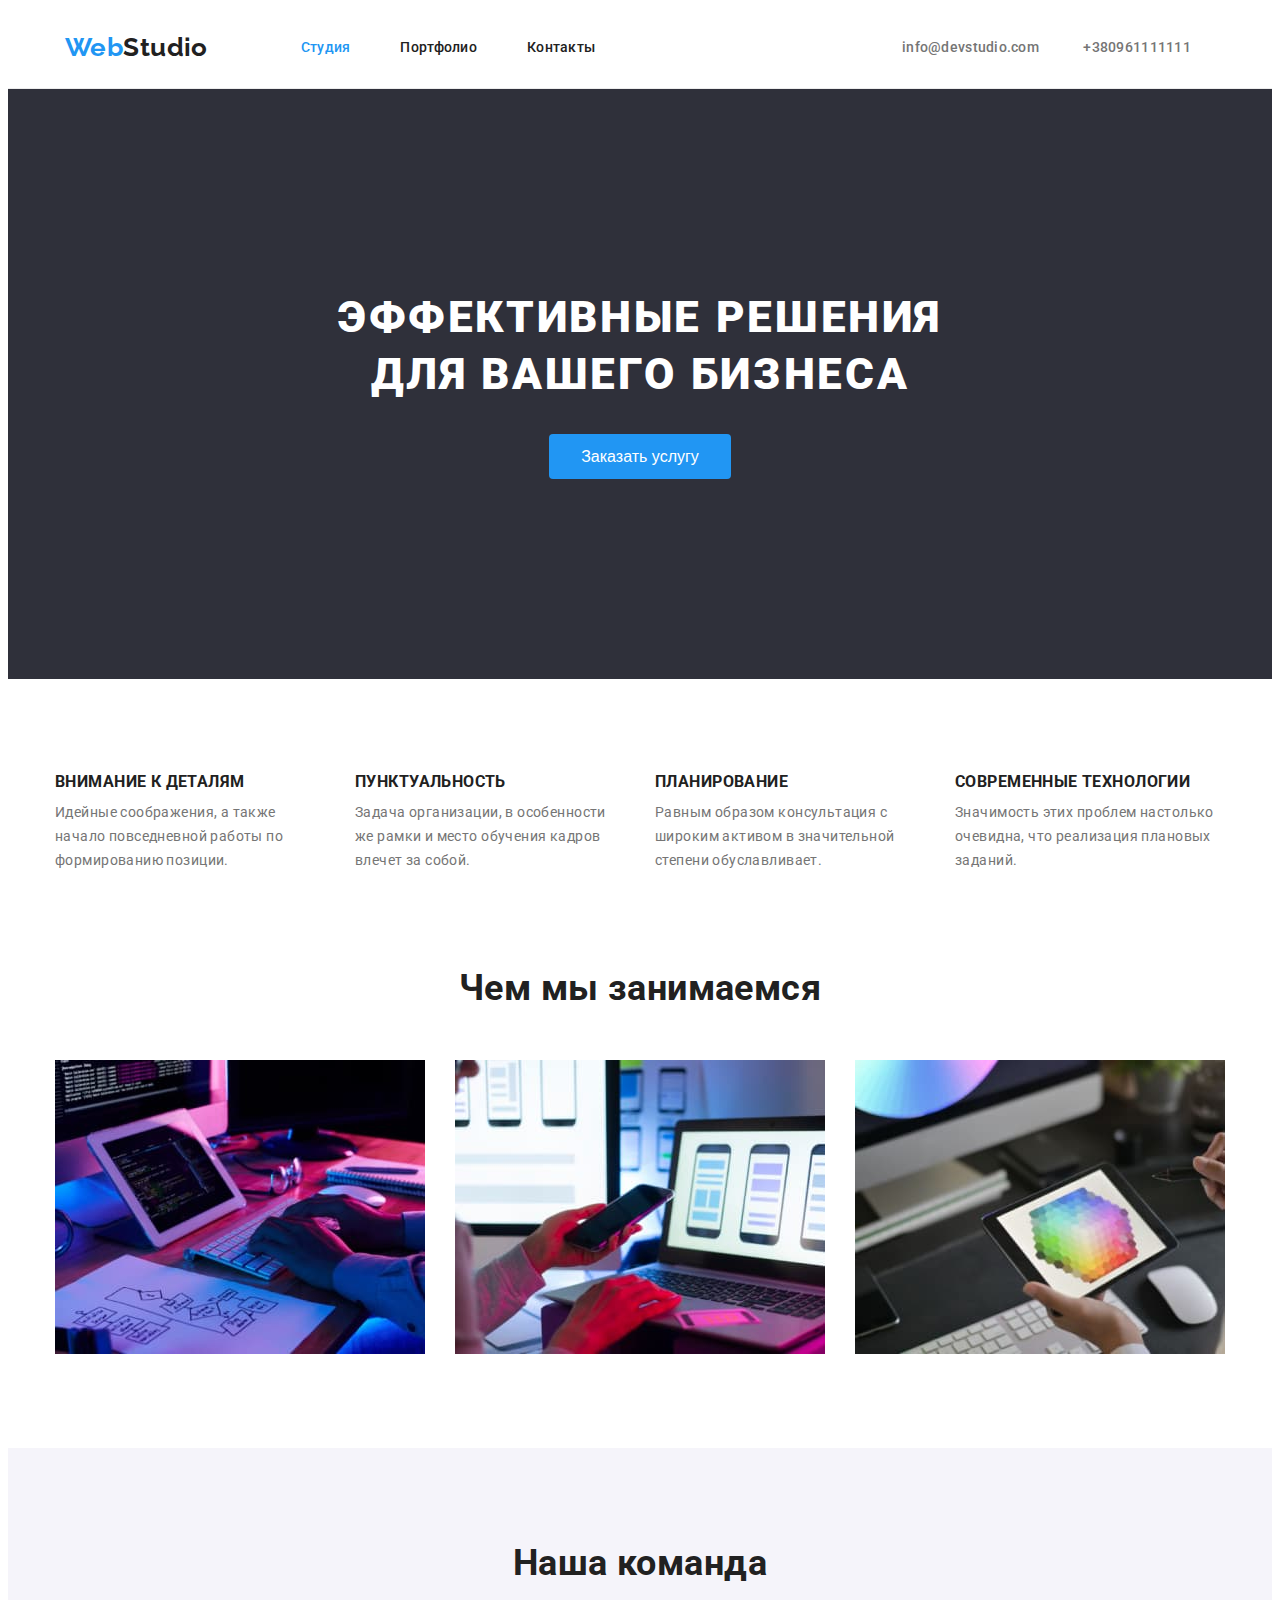
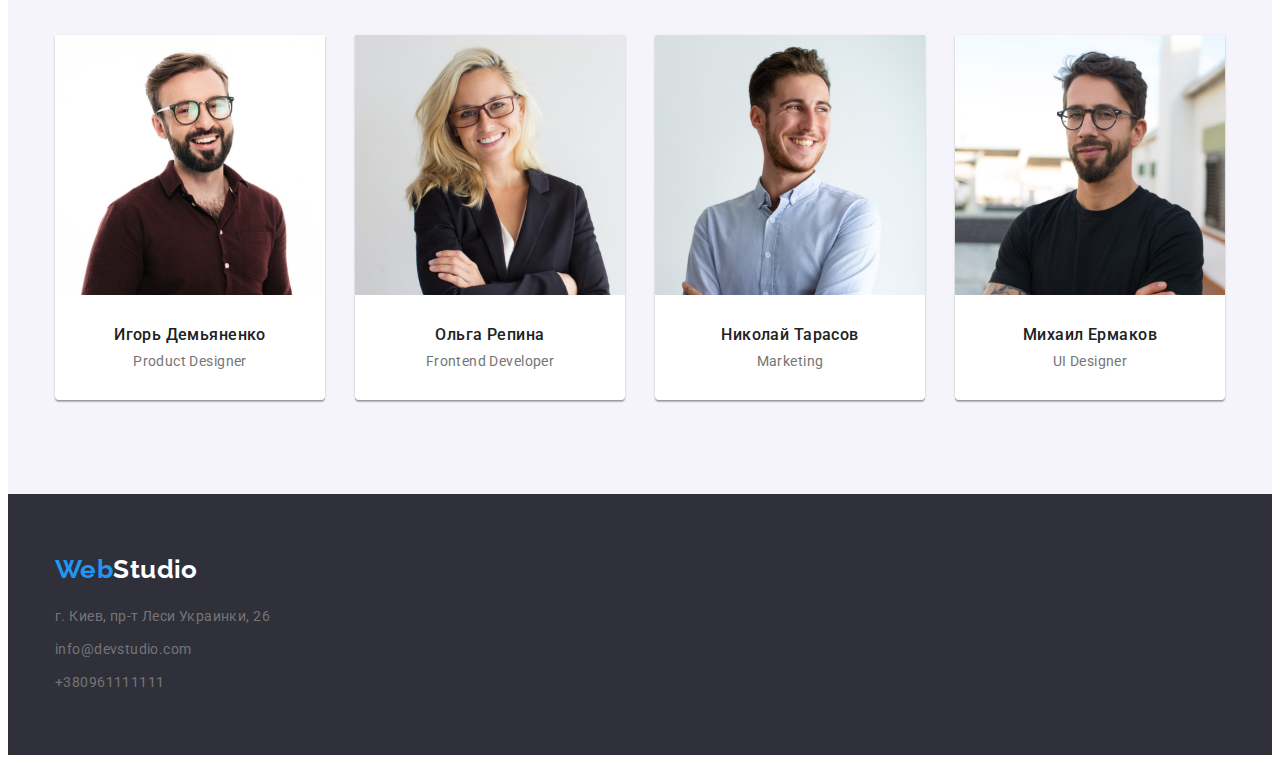
==== index.html @ 71f3f3c4 "Creation" ====
<!DOCTYPE html>
<html lang="ru">

<head>
    <meta charset="UTF-8">
    <meta http-equiv="X-UA-Compatible" content="IE=edge">
    <meta name="viewport" content="width=device-width, initial-scale=1.0">
    <link href="https://fonts.googleapis.com/css2?family=Oleo+Script&family=Raleway:wght@700&family=Roboto:wght@400;500;700;900&display=swap" rel="stylesheet">
    <link rel="stylesheet" href="https://cdnjs.cloudflare.com/ajax/libs/modern-normalize/1.1.0/modern-normalize.min.css"
        integrity="sha512-wpPYUAdjBVSE4KJnH1VR1HeZfpl1ub8YT/NKx4PuQ5NmX2tKuGu6U/JRp5y+Y8XG2tV+wKQpNHVUX03MfMFn9Q=="
        crossorigin="anonymous" referrerpolicy="no-referrer" />
    <link rel="stylesheet" href="./css/styles.css">
    <title>Studio</title>
</head>
<body>
    <!-- Шапка страницы -->
<header class="header">
    <div class="nav-main container">
        <nav class="nav-logo">
            <a class="logo" href="./index.html"><span class="web-title">Web</span>Studio</a>
            <!-- Навигация в шапке -->
            <ul class="nav-list">
                <li><a class="nav-link current" href="./index.html">Студия</a></li>
                <li><a class="nav-link" href="./portfolio.html">Портфолио</a></li>
                <li><a class="nav-link" href="./contacts.html">Контакты</a></li>
            </ul>
        </nav>

        <!-- Контакты -->
        <ul class="nav-contacts">
            <li><a class="contacts-link" href="/">info@devstudio.com</a></li>
            <li><a class="contacts-link" href="/">+380961111111</a></li>
        </ul>
    </div>
</header>
    <main>
        <!-- Блок под рекламу/видео -->
        <section class="hero section section-pad">
            <div class="container">
                <h1 class="hero-title">Эффективные решения для вашего бизнеса</h1>
                <button type="button" class="btn">Заказать услугу</button>
            </div>
        </section>
        <!-- Перечисление четырёх особенностей -->
        <section class="section ">
            <div class="container"> 
                <h2 class="hidden"> Чем мы занимаемся </h2>
                <ul class="features-list">
                    <li class="features-item">
                        <h3 class="header-three">Внимание к деталям</h3>
                        <p class="features-text">Идейные соображения, а также начало повседневной работы по формированию позиции.</p>
                    </li>
                    <li class="features-item">
                        <h3 class="header-three">Пунктуальность</h3>
                        <p class="features-text">Задача организации, в особенности же рамки и место обучения кадров влечет за собой.</p>
                    </li>
                    <li class="features-item">
                        <h3 class="header-three">Планирование</h3>
                        <p class="features-text">Равным образом консультация с широким активом в значительной степени обуславливает.</p>
                    </li>
                    <li class="features-item">
                        <h3 class="header-three">Современные технологии</h3>
                        <p class="features-text">Значимость этих проблем настолько очевидна, что реализация плановых заданий.</p>
                    </li>
                </ul>
            </div>
        </section>
        <!-- Чем мы занимаемся -->
        <section class="section section-pad">
            <div class="container">
            <h2 class="section-header">Чем мы занимаемся</h2>
            <ul class="img-list">
                <li><img class="img" src="./images/box-one.jpg" alt="Изображение 1" width="370" height="294"></li>
                <li><img class="img" src="./images/box-two.jpg" alt="Изображение 2" width="370" height="294"></li>
                <li><img class="img" src="./images/box-three.jpg" alt="Изображение 3" width="370" height="294"></li>
            </ul>
            </div>
        </section>
        <!-- Наша команда -->
        <section class="section">
            <div class="container">
                <h2 class="section-header">Наша команда</h2>
                <ul class="team-list">
                    <li class="teammember">
                        <img src="./images/img-one.jpg" alt="Product Designer" width="270" height="260">
                        <div class="name-title">
                            <h3 class="name">Игорь Демьяненко</h3>
                            <p class="job-title">Product Designer</p>
                        </div>
                    </li>
                    <li class="teammember">
                        <img src="./images/img-two.jpg" alt="Frontend Developer" width="270" height="260">
                        <div class="name-title">
                            <h3 class="name">Ольга Репина</h3>
                            <p class="job-title">Frontend Developer</p>
                        </div>
                    </li>
                    <li class="teammember">
                        <img src="./images/img-three.jpg" alt="Marketing" width="270" height="260">
                        <div class="name-title">
                            <h3 class="name">Николай Тарасов</h3>
                            <p class="job-title">Marketing</p>
                        </div>
                    </li>
                    <li class="teammember">
                        <img src="./images/img-four.jpg" alt="UI Designer" width="270" height="260">
                        <div class="name-title">
                            <h3 class="name">Михаил Ермаков</h3>
                            <p class="job-title">UI Designer</p>
                        </div>
                    </li>
                </ul>
            </div>
        </section>
    </main>
    <!-- нижняя панель контаков -->
    <footer class="footer">
        <div class="container">
        <a class="logo-footer" href="./index.html"><span class="web-title">Web</span>Studio</a>
            <address>
                <ul class="footer-list">
                    <li class="footer-item"><a class="footer-link" href="/"> г. Киев, пр-т Леси Украинки, 26</a></li>
                    <li class="footer-item"><a class="footer-link" href="/">info@devstudio.com</a></li>
                    <li class="footer-item"><a class="footer-link" href="/">+380961111111</a></li>
                </ul>
            </address>
        </div>
    </footer>
</body>

</html>
---- css/styles.css ----
:root {
  --primary-text-color: #212121;
  --secondary-text-color: #757575;
  --hover-effect: #2196f3;
  --button-background: #f5f4fa;
  --background-color: #fff;
  --footer-bg-color: #2f303a;
  --border-color: #eeeeee;
  --background-color-cards: #5E5E5;
}
* {
  box-sizing: border-box;
}

body {
  color: var(--primary-text-color);
  background-color: var(--background-color);
  font-family: 'Roboto', sans-serif;
  font-size: 14px;
  letter-spacing: 0.03em;
}
ul {
  list-style: none;
  padding-left: 0;
  margin: 0;
}
h1,
h2,
h3,
h4,
p {
  margin: 0;
  padding: 0;
}
a {
  text-decoration: none;
}
img {
  display: block;
  max-width: 100%;
  height: auto;
}
/* Навигация в шапке */
.logo,
.logo-footer {
  font-family: 'Raleway', sans-serif;
  color: var(--primary-text-color);
  font-size: 26px;
  line-height: 1.2;
  font-weight: bold;
  text-decoration: none;
}
.logo {
  padding-right: 93px;
}

.logo .web-title,
.logo-footer .web-title {
  color: var(--hover-effect);
}
.nav-list,
.nav-contacts,
.button-list,
.projects-list,
.footer-list {
  list-style: none;
}
/* Контакты в шапке */
.contacts-link {
  text-decoration: none;
  color: var(--secondary-text-color);
  font-weight: 500;
  line-height: 1.17;
  letter-spacing: 0.02em;
}
.contacts-link:hover,
.contacts-link:focus {
  color: var(--hover-effect);
}
.nav-link {
  color: inherit;
  text-decoration: none;
  font-weight: 500;
  line-height: 1.14;
  letter-spacing: 0.02em;
  margin-right: 50px;
}

.nav-list .nav-link:hover,
.nav-list .nav-link:focus {
  color: var(--hover-effect);
}
.nav-list .nav-link.current {
  color: var(--hover-effect);
}
/*-------------- Хэдер------------------- */
.header {
  border-bottom: 1px solid #ececec;
}
.nav-main {
  margin: auto;
  display: flex;
  align-items: center;
  justify-content: space-between;
  padding: 24px 0px 25px 0px;
}
.nav-logo {
  display: flex;
  margin-left: 10px;
}
.nav-list {
  display: flex;
  margin: 0px 34px 0px;
  align-items: center;
  width: 294px;
  justify-content: space-between;
  margin-left: 0;
  margin-right: 0;
}

.nav-contacts {
  display: flex;
  padding: 0px 34px 0px;
  width: 357px;
  justify-content: space-between;
}
/* Класс невидимки */
.hidden {
  width: 1px;
  height: 1px;
  overflow: hidden;
  opacity: 0;
  margin-top: -1px;
}
/* Вспомогательный контейнер */
.container {
  width: 1200px;
  padding-left: 15px;
  padding-right: 15px;
  margin-left: auto;
  margin-right: auto;
}
.section {
  padding-bottom: 94px;
  padding-top: 94px;
}
.section:nth-child(4n) {
  background-color: var(--button-background);
}
.section-pad {
  padding-top: 0;
}
/* -----------------------Студия------------------------------- */
/* Большой блок под рекламу  */
.hero-title {
  color: var(--background-color);
  font-weight: 900;
  font-size: 44px;
  line-height: 1.3;
  letter-spacing: 0.06em;
  text-transform: uppercase;
  margin: 0 auto;
  width: 696px;
  /* Тут сделаю тень чтобы было видно белый заголовок пока */
}
.hero {
  background-color: var(--footer-bg-color);
  text-align: center;
  padding-top: 200px;
  padding-bottom: 200px;
}
/* Кнопка на странице Cтудия */
.btn {
  background-color: var(--hover-effect);
  color: var(--background-color);
  font-weight: 500;
  font-size: 16px;
  line-height: 1.6;
  text-align: center;
  border: none;
  border-radius: 4px;
  padding: 10px 32px;
  margin-top: 30px;
}
.btn:hover,
.btn:active {
  cursor: pointer;
}

/* Стили заголовка и текста на странице Cтудия */

.features-list {
  display: flex;
  justify-content: space-between;
}
.features-item {
  width: 270px;
}

.img-list {
  display: flex;
  justify-content: space-between;
}

.team-list {
  display: flex;
  background-color: var(--button-background);
  justify-content: space-between;
}
.teammember:not(:last-child) {
  margin-right: 30px;
}
.teammember {
  background-color: var(--background-color);
  box-shadow: 0px 1px 3px rgba(0, 0, 0, 0.12), 0px 1px 1px rgba(0, 0, 0, 0.14),
    0px 2px 1px rgba(0, 0, 0, 0.2);
  border-radius: 0px 0px 4px 4px;
}
.section-header {
  font-style: normal;
  font-weight: bold;
  font-size: 36px;
  line-height: 1.2;
  padding-top: 0;
  text-align: center;
  margin-bottom: 50px;
}

.header-three,
.name {
  color: var(--primary-text-color);
  font-style: normal;
  font-weight: bold;
  text-transform: capitalize;
  line-height: 1.1;
}
.name-title {
  padding-top: 30px;
  padding-bottom: 30px;
  text-align: center;
}
.name {
  margin-bottom: 10px;
}
.header-three {
  text-transform: uppercase;
  margin-bottom: 10px;
}
.features-text,
.job-title {
  color: var(--secondary-text-color);
  font-style: normal;
  font-weight: normal;
  line-height: 1.7;
}
.name {
  font-weight: 500;
  font-size: 16px;
  line-height: 1.2;
}
.job-title {
  line-height: 1.1;
}

/* ---------------Страница Портфолио----------------------- */

/* Кнопки перехода между проектами */
.button {
  background-color: var(--button-background);
  color: inherit;
  font-family: inherit;
  font-weight: 500;
  font-size: 16px;
  line-height: 1.6;
  text-align: center;
  border: none;
  border-radius: 4px;
  margin-right: 8px;
  white-space: nowrap;
  padding: 6px 22px;
}
.button:not(:last-child) {
  margin-right: 0;
}
.button:hover,
.button:focus {
  background-color: var(--hover-effect);
  color: var(--background-color);
  cursor: pointer;
}
/* кнопки навигации вверху в портфолио */
.button-list {
  display: flex;
  margin-bottom: 50px;
  justify-content: center;
}

/* Блок проэктов */
.projects-list {
  display: flex;
  flex-wrap: wrap;

  margin-right: -30px;
  margin-bottom: -30px;
  padding: 0;
}
.project-link {
  text-decoration: none;
}
.card-footer {
  padding: 20px 24px;
}
.header-two {
  color: var(--primary-text-color);
  font-size: 18px;
  line-height: 2;
  letter-spacing: 0.06em;
}
.project-text {
  color: var(--secondary-text-color);
  font-size: 16px;
  line-height: 1.87;
}
.project-title {
  padding: 20px 24px;
  border-bottom: 1px solid var(--border-color);
  border-left: 1px solid var(--border-color);
  border-right: 1px solid var(--border-color);
}
.project-item {
  margin-right: 30px;
  margin-bottom: 30px;
}
.project-image {
  margin-left: 0;
  margin-right: 0;
}
.project-item:nth-last-child(-n + 3) {
  margin-bottom: 0;
}
/* Блок контактов внизу */
.footer-link {
  text-decoration: none;
  color: var(--secondary-text-color);
  font-style: normal; /* здесь пришлось перебить тег адрес */
  font-weight: 400;
  line-height: 1.71;
}
.footer-link:hover,
.footer-link:focus {
  color: var(--background-color);
}
.footer {
  padding-top: 60px;
  padding-bottom: 60px;
  background-color: var(--footer-bg-color);
}
.logo-footer {
  color: var(--background-color);
}
.footer-item:not(:last-child) {
  align-content: space-between;
  margin-bottom: 9px;
}
.footer-list {
  margin-top: 20px;
}
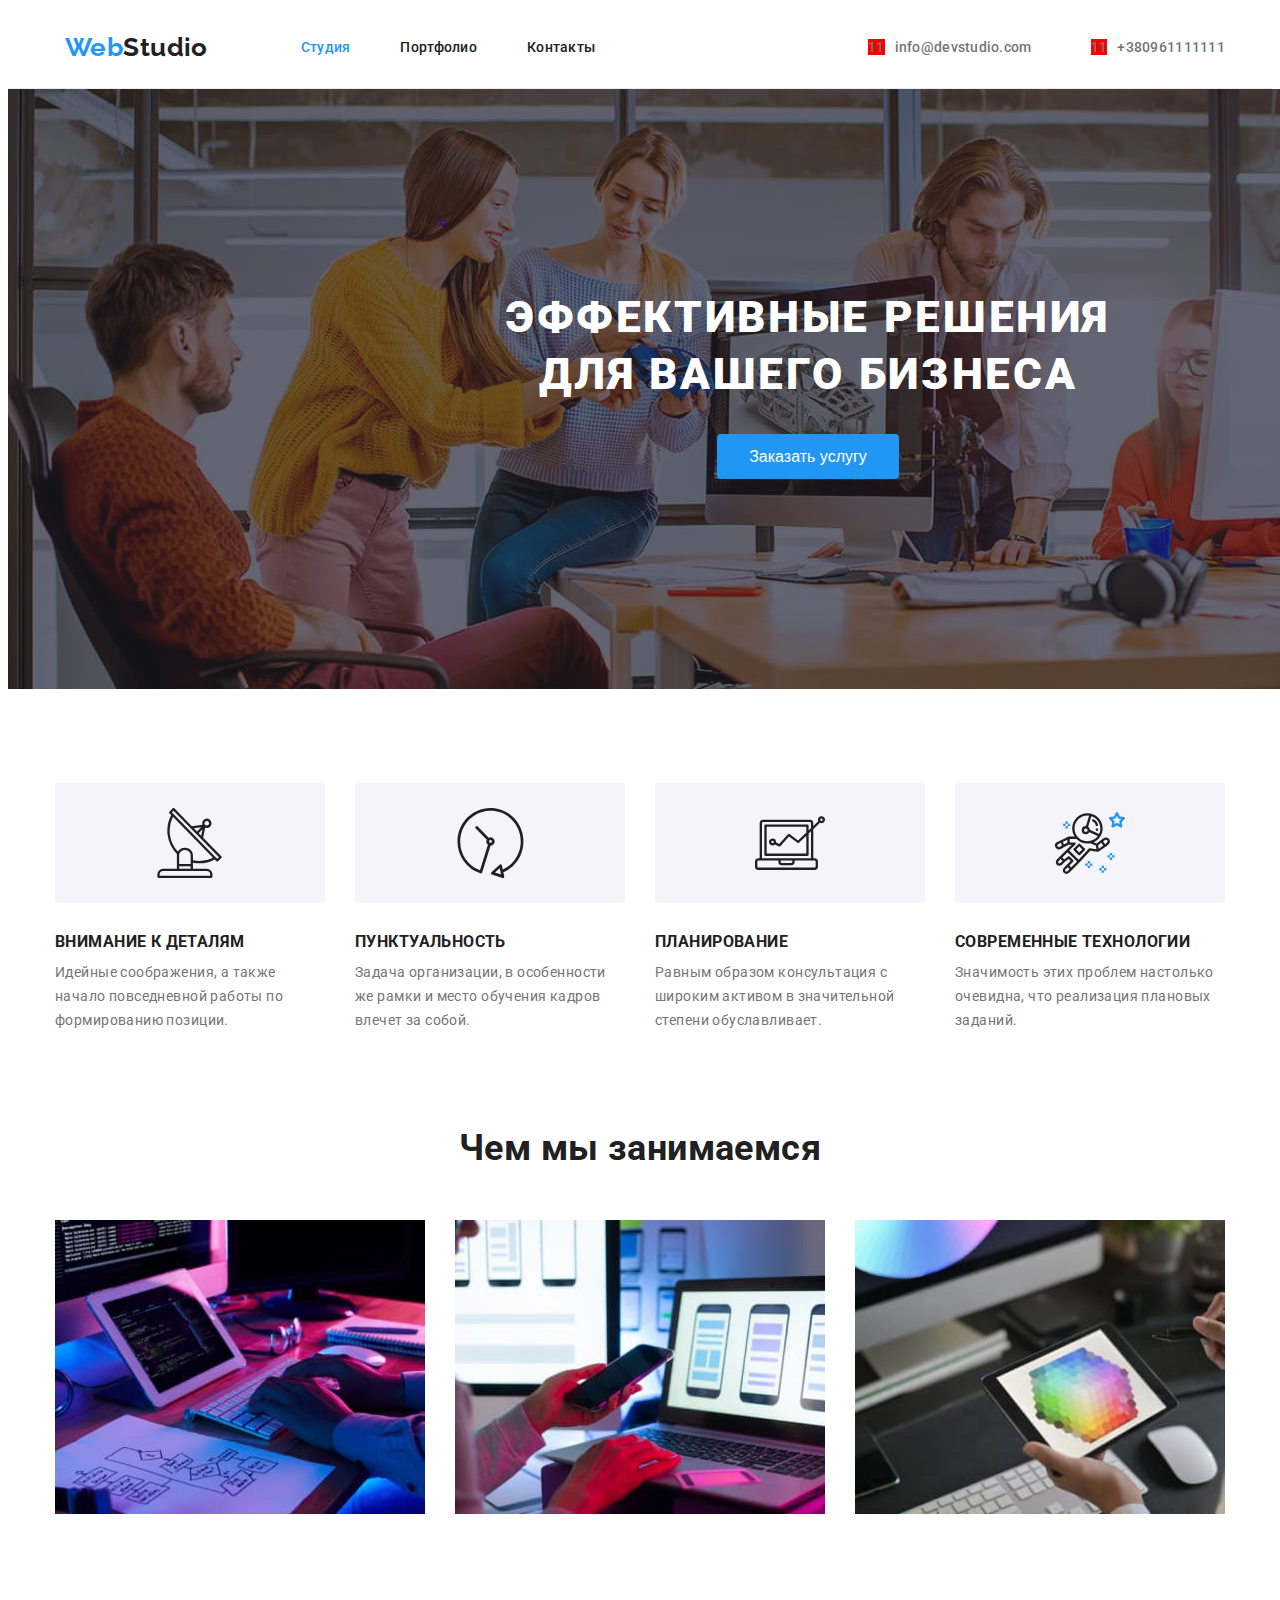
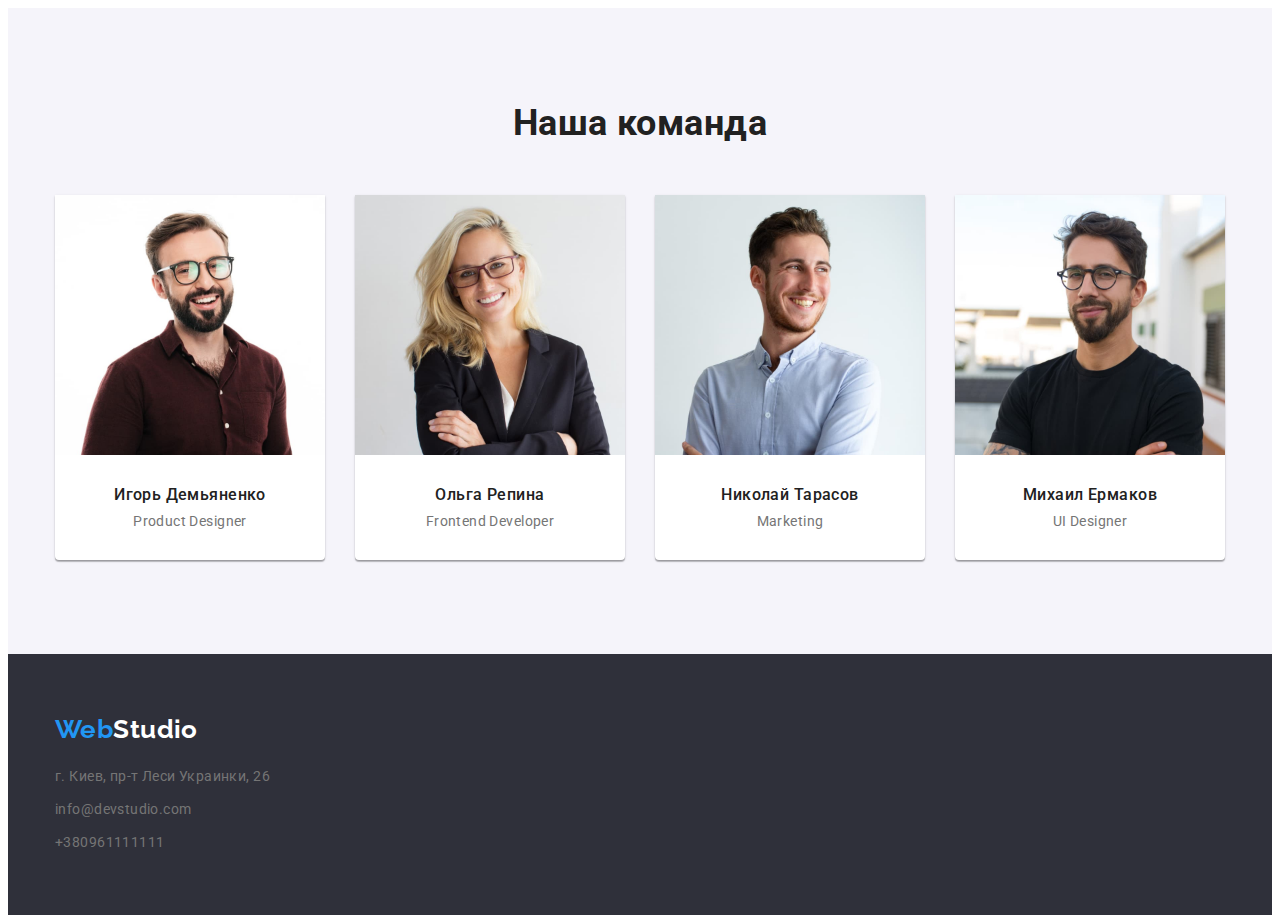
==== commit a1d211bc: "first part (HW #4)" ====
--- a/index.html
+++ b/index.html
@@ -46,19 +46,19 @@
             <div class="container"> 
                 <h2 class="hidden"> Чем мы занимаемся </h2>
                 <ul class="features-list">
-                    <li class="features-item">
+                    <li class="features-item logo-satelite">
                         <h3 class="header-three">Внимание к деталям</h3>
                         <p class="features-text">Идейные соображения, а также начало повседневной работы по формированию позиции.</p>
                     </li>
-                    <li class="features-item">
+                    <li class="features-item logo-time">
                         <h3 class="header-three">Пунктуальность</h3>
                         <p class="features-text">Задача организации, в особенности же рамки и место обучения кадров влечет за собой.</p>
                     </li>
-                    <li class="features-item">
+                    <li class="features-item logo-laptop">
                         <h3 class="header-three">Планирование</h3>
                         <p class="features-text">Равным образом консультация с широким активом в значительной степени обуславливает.</p>
                     </li>
-                    <li class="features-item">
+                    <li class="features-item logo-astronaut">
                         <h3 class="header-three">Современные технологии</h3>
                         <p class="features-text">Значимость этих проблем настолько очевидна, что реализация плановых заданий.</p>
                     </li>
--- a/css/styles.css
+++ b/css/styles.css
@@ -73,9 +73,20 @@
   line-height: 1.17;
   letter-spacing: 0.02em;
 }
+.contacts-link:not(:last-child) {
+  margin-right: 30px;
+}
+
 .contacts-link:hover,
 .contacts-link:focus {
   color: var(--hover-effect);
+}
+.contacts-link::before {
+  content: '11';
+  width: 20px;
+  height: 20px;
+  background-color: red;
+  margin-right: 10px;
 }
 .nav-link {
   color: inherit;
@@ -120,7 +131,6 @@
 
 .nav-contacts {
   display: flex;
-  padding: 0px 34px 0px;
   width: 357px;
   justify-content: space-between;
 }
@@ -152,6 +162,8 @@
 }
 /* -----------------------Студия------------------------------- */
 /* Большой блок под рекламу  */
+.overlay {
+}
 .hero-title {
   color: var(--background-color);
   font-weight: 900;
@@ -161,13 +173,21 @@
   text-transform: uppercase;
   margin: 0 auto;
   width: 696px;
-  /* Тут сделаю тень чтобы было видно белый заголовок пока */
 }
 .hero {
   background-color: var(--footer-bg-color);
   text-align: center;
   padding-top: 200px;
   padding-bottom: 200px;
+
+  height: 600px;
+  min-width: 1600px;
+  margin-left: auto;
+  margin-right: auto;
+  background-image: linear-gradient(to right, rgba(47, 48, 58, 0.4), rgba(47, 48, 58, 0.4)),
+    url(../images/overlay.jpg);
+  background-repeat: no-repeat;
+  background-position: center;
 }
 /* Кнопка на странице Cтудия */
 .btn {
@@ -188,10 +208,42 @@
 }
 
 /* Стили заголовка и текста на странице Cтудия */
-
+/* Перечисление особенностей на странице Студия */
 .features-list {
   display: flex;
   justify-content: space-between;
+}
+.features-item::before {
+  display: block;
+  content: '';
+  height: 120px;
+  margin-bottom: 30px;
+  background-color: var(--button-background);
+  border-radius: 4px;
+}
+.features-item.logo-satelite::before {
+  background-image: url(../images/satelite.svg);
+  background-size: 65.32px 70px;
+  background-repeat: no-repeat;
+  background-position: center;
+}
+.features-item.logo-time::before {
+  background-image: url(../images/time.svg);
+  background-size: 66.96px 70px;
+  background-repeat: no-repeat;
+  background-position: center;
+}
+.features-item.logo-laptop::before {
+  background-image: url(../images/laptop.svg);
+  background-size: 70px 53.69px;
+  background-repeat: no-repeat;
+  background-position: center;
+}
+.features-item.logo-astronaut::before {
+  background-image: url(../images/astronaut.svg);
+  background-size: 70px 70px;
+  background-repeat: no-repeat;
+  background-position: center;
 }
 .features-item {
   width: 270px;
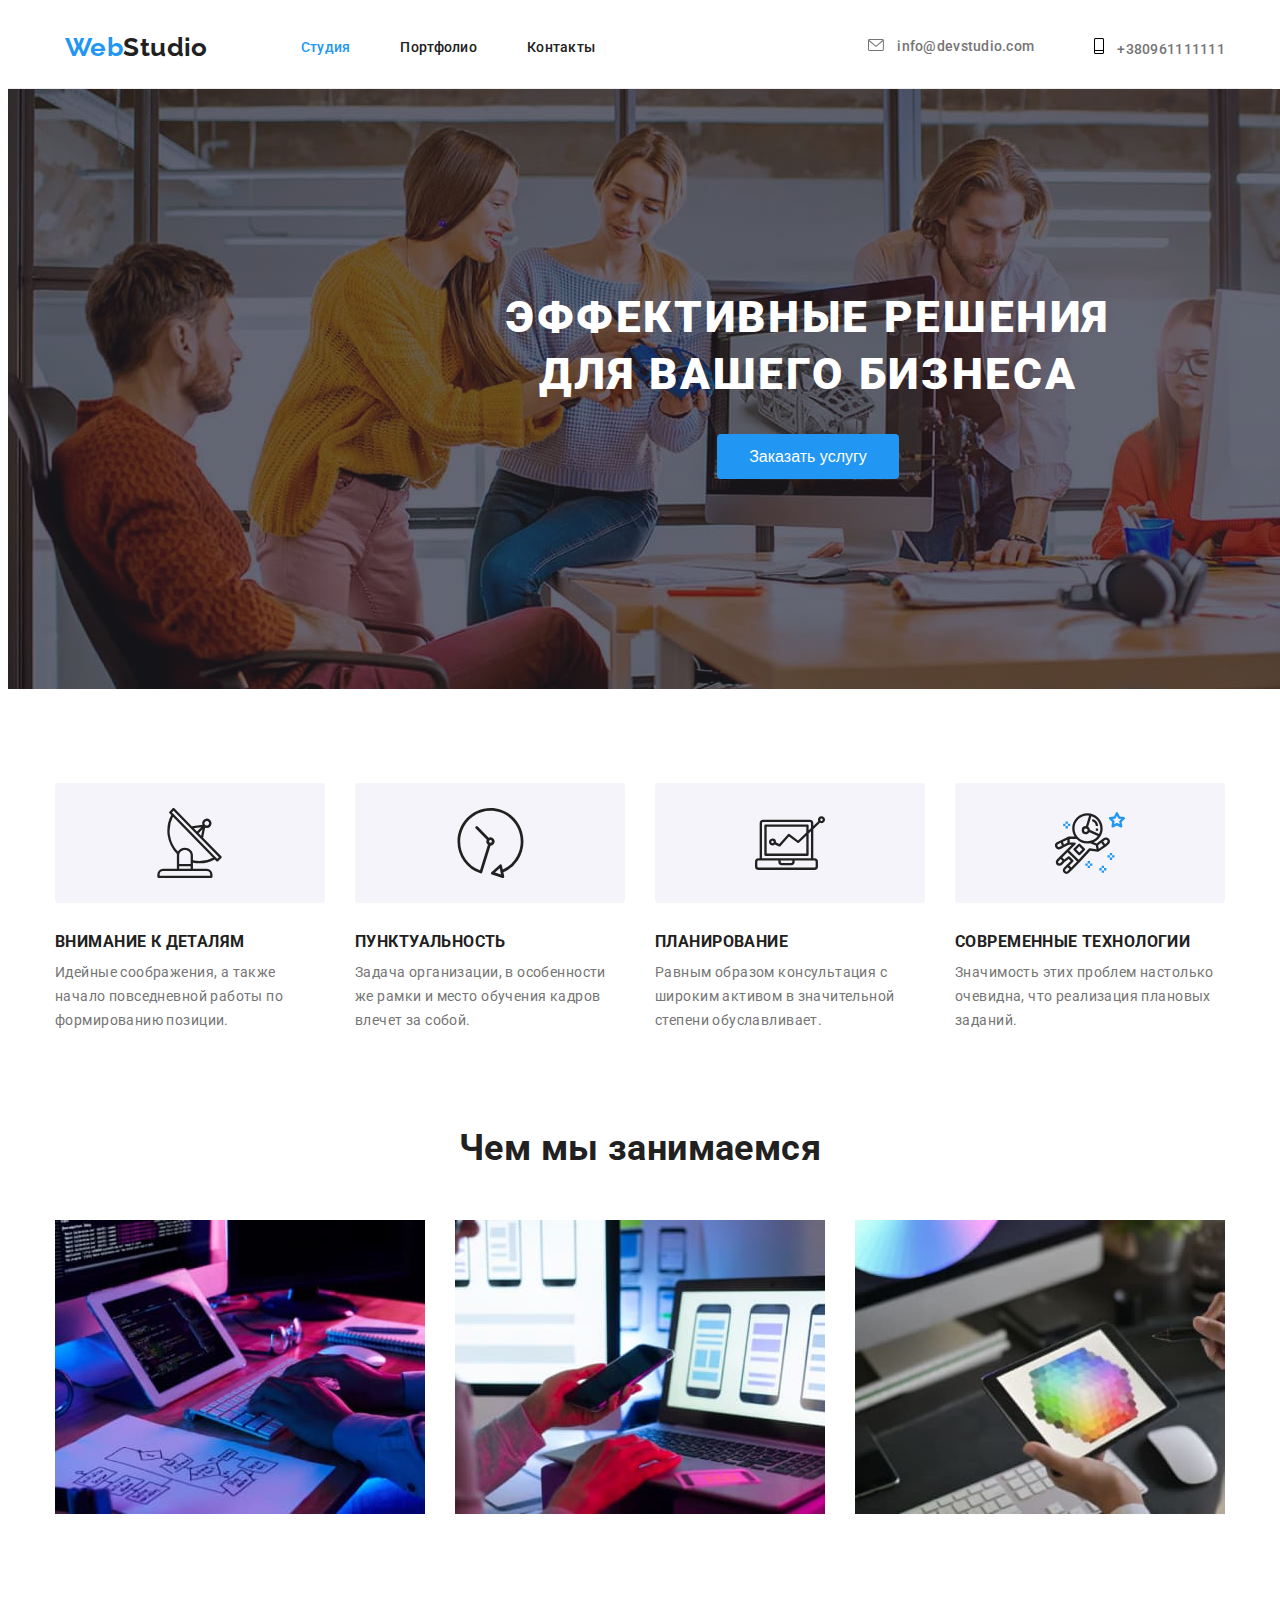
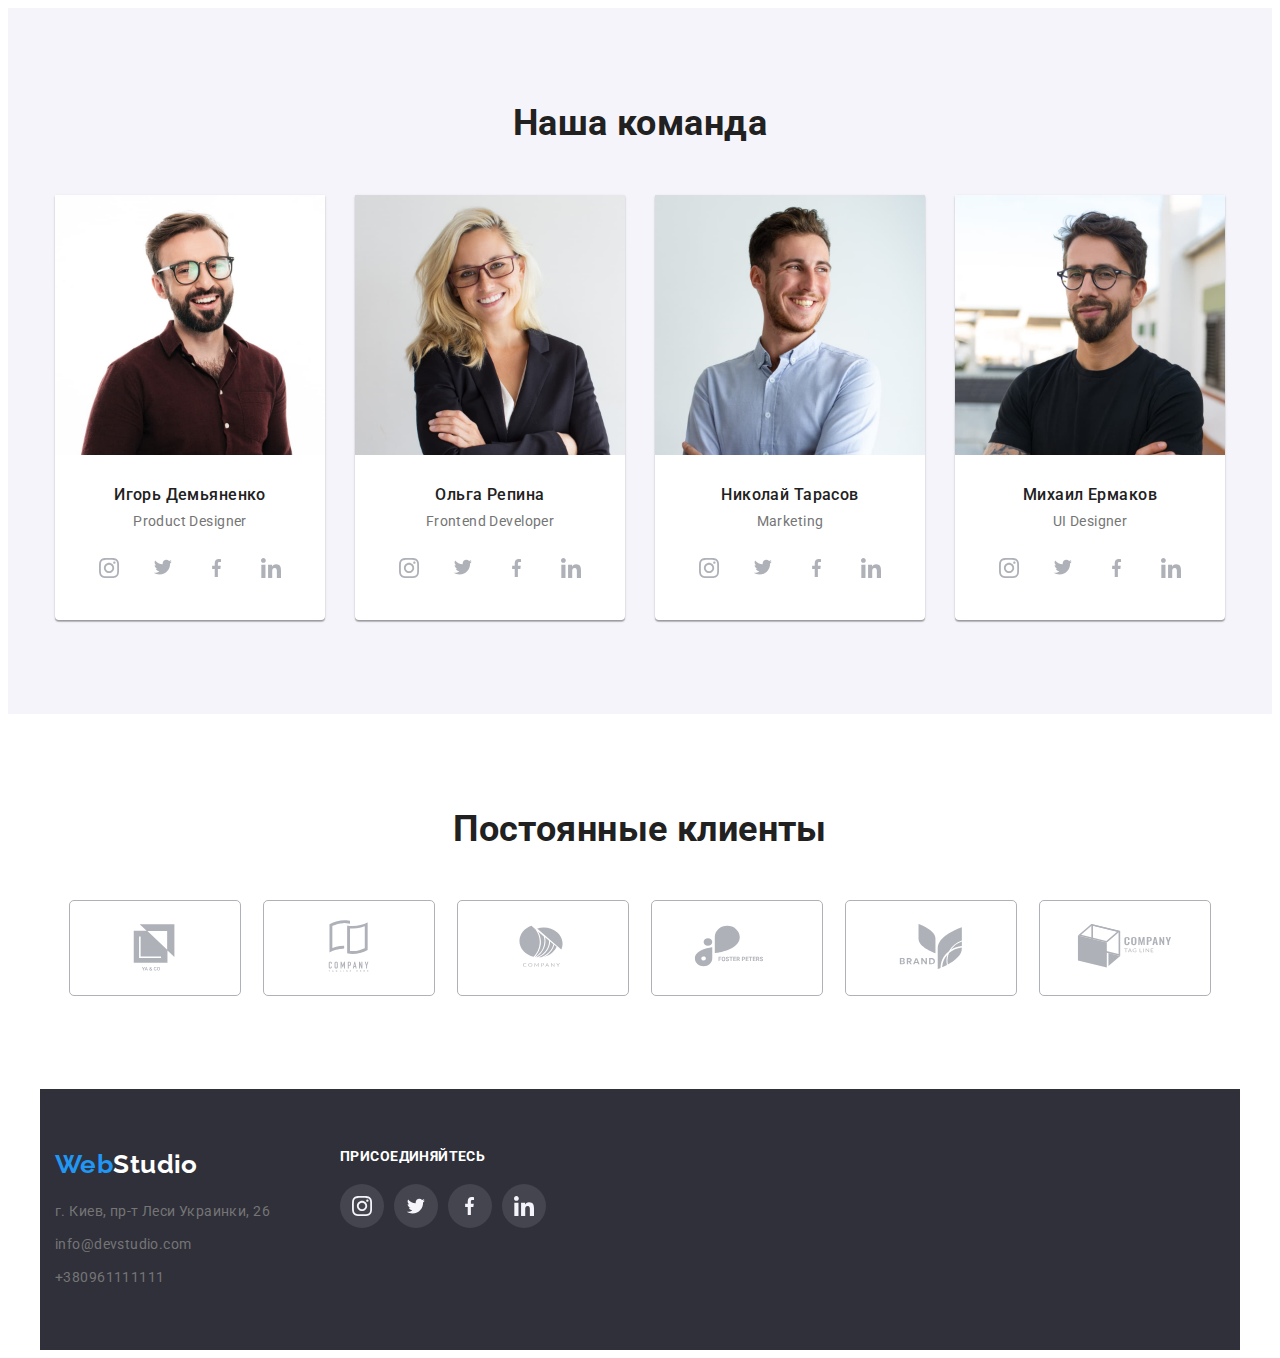
==== commit 07efa922: "last update" ====
--- a/index.html
+++ b/index.html
@@ -28,8 +28,19 @@
 
         <!-- Контакты -->
         <ul class="nav-contacts">
-            <li><a class="contacts-link" href="/">info@devstudio.com</a></li>
-            <li><a class="contacts-link" href="/">+380961111111</a></li>
+            <li>
+                <a class="contacts-link" href="/">
+                    <svg class="icon-email">
+                        <use href="./images/symbol-defs.svg#icon-email"></use>
+                    </svg>
+                info@devstudio.com</a>
+            </li>
+            <li><a class="contacts-link" href="/">
+                <svg class="icon-phone">
+                    <use href="./images/symbol-defs.svg#icon-phone"></use>
+                </svg>
+                +380961111111</a>
+            </li>
         </ul>
     </div>
 </header>
@@ -42,7 +53,7 @@
             </div>
         </section>
         <!-- Перечисление четырёх особенностей -->
-        <section class="section ">
+        <section class="section">
             <div class="container"> 
                 <h2 class="hidden"> Чем мы занимаемся </h2>
                 <ul class="features-list">
@@ -87,6 +98,38 @@
                             <h3 class="name">Игорь Демьяненко</h3>
                             <p class="job-title">Product Designer</p>
                         </div>
+                        <div class="networks">
+                            <ul class="social-list">
+                                <li class="social-item">
+                                    <a href="https://www.instagram.com/" class="social-link">
+                                        <svg class="icon-instagram">
+                                            <use href="./images/symbol-defs.svg#icon-instagram"></use>
+                                        </svg>
+                                    </a>
+                                </li>
+                                <li class="social-item">
+                                    <a href="https://twitter.com/?lang=ru" class="social-link">
+                                        <svg class="icon-twitter">
+                                            <use href="./images/symbol-defs.svg#icon-twitter"></use>
+                                        </svg>
+                                    </a>
+                                </li>
+                                <li class="social-item">
+                                    <a href="https://www.facebook.com/" class="social-link">
+                                        <svg class="icon-facebook">
+                                            <use href="./images/symbol-defs.svg#icon-facebook"></use>
+                                        </svg>
+                                    </a>
+                                </li>
+                                <li class="social-item">
+                                    <a href="https://ru.linkedin.com/" class="social-link">
+                                        <svg class="icon-linkedin">
+                                            <use href="./images/symbol-defs.svg#icon-linkedin"></use>
+                                        </svg>
+                                    </a>
+                                </li>
+                            </ul>
+                        </div>
                     </li>
                     <li class="teammember">
                         <img src="./images/img-two.jpg" alt="Frontend Developer" width="270" height="260">
@@ -94,6 +137,38 @@
                             <h3 class="name">Ольга Репина</h3>
                             <p class="job-title">Frontend Developer</p>
                         </div>
+                        <div class="networks">
+                            <ul class="social-list">
+                                <li class="social-item">
+                                    <a href="https://www.instagram.com/" class="social-link">
+                                        <svg class="icon-instagram">
+                                            <use href="./images/symbol-defs.svg#icon-instagram"></use>
+                                        </svg>
+                                    </a>
+                                </li>
+                                <li class="social-item">
+                                    <a href="https://twitter.com/?lang=ru" class="social-link">
+                                        <svg class="icon-twitter">
+                                            <use href="./images/symbol-defs.svg#icon-twitter"></use>
+                                        </svg>
+                                    </a>
+                                </li>
+                                <li class="social-item">
+                                    <a href="https://www.facebook.com/" class="social-link">
+                                        <svg class="icon-facebook">
+                                            <use href="./images/symbol-defs.svg#icon-facebook"></use>
+                                        </svg>
+                                    </a>
+                                </li>
+                                <li class="social-item">
+                                    <a href="https://ru.linkedin.com/" class="social-link">
+                                        <svg class="icon-linkedin">
+                                            <use href="./images/symbol-defs.svg#icon-linkedin"></use>
+                                        </svg>
+                                    </a>
+                                </li>
+                            </ul>
+                        </div>
                     </li>
                     <li class="teammember">
                         <img src="./images/img-three.jpg" alt="Marketing" width="270" height="260">
@@ -101,6 +176,38 @@
                             <h3 class="name">Николай Тарасов</h3>
                             <p class="job-title">Marketing</p>
                         </div>
+                        <div class="networks">
+                            <ul class="social-list">
+                                <li class="social-item">
+                                    <a href="https://www.instagram.com/" class="social-link">
+                                        <svg class="icon-instagram">
+                                            <use href="./images/symbol-defs.svg#icon-instagram"></use>
+                                        </svg>
+                                    </a>
+                                </li>
+                                <li class="social-item">
+                                    <a href="https://twitter.com/?lang=ru" class="social-link">
+                                        <svg class="icon-twitter">
+                                            <use href="./images/symbol-defs.svg#icon-twitter"></use>
+                                        </svg>
+                                    </a>
+                                </li>
+                                <li class="social-item">
+                                    <a href="https://www.facebook.com/" class="social-link">
+                                        <svg class="icon-facebook">
+                                            <use href="./images/symbol-defs.svg#icon-facebook"></use>
+                                        </svg>
+                                    </a>
+                                </li>
+                                <li class="social-item">
+                                    <a href="https://ru.linkedin.com/" class="social-link">
+                                        <svg class="icon-linkedin">
+                                            <use href="./images/symbol-defs.svg#icon-linkedin"></use>
+                                        </svg>
+                                    </a>
+                                </li>
+                            </ul>
+                        </div>
                     </li>
                     <li class="teammember">
                         <img src="./images/img-four.jpg" alt="UI Designer" width="270" height="260">
@@ -108,14 +215,96 @@
                             <h3 class="name">Михаил Ермаков</h3>
                             <p class="job-title">UI Designer</p>
                         </div>
+                        <div class="networks">
+                            <ul class="social-list">
+                                <li class="social-item">
+                                    <a href="https://www.instagram.com/" class="social-link">
+                                        <svg class="icon-instagram">
+                                            <use href="./images/symbol-defs.svg#icon-instagram"></use>
+                                        </svg>
+                                    </a>
+                                </li>
+                                <li class="social-item">
+                                    <a href="https://twitter.com/?lang=ru" class="social-link">
+                                        <svg class="icon-twitter">
+                                            <use href="./images/symbol-defs.svg#icon-twitter"></use>
+                                        </svg>
+                                    </a>
+                                </li>
+                                <li class="social-item">
+                                    <a href="https://www.facebook.com/" class="social-link">
+                                        <svg class="icon-facebook">
+                                            <use href="./images/symbol-defs.svg#icon-facebook"></use>
+                                        </svg>
+                                    </a>
+                                </li>
+                                <li class="social-item">
+                                    <a href="https://ru.linkedin.com/" class="social-link">
+                                        <svg class="icon-linkedin">
+                                            <use href="./images/symbol-defs.svg#icon-linkedin"></use>
+                                        </svg>
+                                    </a>
+                                </li>
+                            </ul>
+                        </div>
+                    </li>
+                </ul>
+            </div>
+        </section>
+        <!-- Постоянные клиенты -->
+        <section class="section">
+            <div class="container clients-box">
+                <h2 class="section-header">Постоянные клиенты</h2>
+                <ul class="our-clients">
+                    <li class="clients-item">
+                        <a href="" class="clients-link">
+                            <svg class="clients-icon">
+                                <use href="./images/symbol-defs.svg#icon-logo1"></use>
+                            </svg>
+                        </a>
+                    </li>
+                    <li class="clients-item">
+                        <a href="" class="clients-link">
+                            <svg class="clients-icon">
+                                <use href="./images/symbol-defs.svg#icon-logo2"></use>
+                            </svg>
+                        </a>
+                    </li>
+                    <li class="clients-item">
+                        <a href="" class="clients-link">
+                            <svg class="clients-icon">
+                                <use href="./images/symbol-defs.svg#icon-logo3"></use>
+                            </svg>
+                        </a>
+                    </li>
+                    <li class="clients-item">
+                        <a href="" class="clients-link">
+                            <svg class="clients-icon">
+                                <use href="./images/symbol-defs.svg#icon-logo4"></use>
+                            </svg>
+                        </a>
+                    </li>
+                    <li class="clients-item">
+                        <a href="" class="clients-link">
+                            <svg class="clients-icon">
+                                <use href="./images/symbol-defs.svg#icon-logo5"></use>
+                            </svg>
+                        </a>
+                    </li>
+                    <li class="clients-item">
+                        <a href="" class="clients-link">
+                            <svg class="clients-icon">
+                                <use href="./images/symbol-defs.svg#icon-logo6"></use>
+                            </svg>
+                        </a>
                     </li>
                 </ul>
             </div>
         </section>
     </main>
     <!-- нижняя панель контаков -->
-    <footer class="footer">
-        <div class="container">
+    <footer class="footer container">
+        <div class="">
         <a class="logo-footer" href="./index.html"><span class="web-title">Web</span>Studio</a>
             <address>
                 <ul class="footer-list">
@@ -125,6 +314,39 @@
                 </ul>
             </address>
         </div>
+        <div class="join-navigation">
+            <h2 class="footer-title">Присоединяйтесь</h2>
+            <ul class="join-list">
+                <li class="join-item">
+                    <a href="https://www.instagram.com/" class="join-icons-link">
+                        <svg class="icon-instagram">
+                            <use href="./images/symbol-defs.svg#icon-instagram"></use>
+                        </svg>
+                    </a>
+                </li>
+                <li class="join-item">
+                    <a href="https://www.instagram.com/" class="join-icons-link">
+                        <svg class="icon-twitter">
+                            <use href="./images/symbol-defs.svg#icon-twitter"></use>
+                        </svg>
+                    </a>
+                </li>
+                <li class="join-item">
+                    <a href="https://www.instagram.com/" class="join-icons-link">
+                        <svg class="icon-facebook">
+                            <use href="./images/symbol-defs.svg#icon-facebook"></use>
+                        </svg>
+                    </a>
+                </li>
+                <li class="join-item">
+                    <a href="https://www.instagram.com/" class="join-icons-link">
+                        <svg class="icon-linkedin">
+                            <use href="./images/symbol-defs.svg#icon-linkedin"></use>
+                        </svg>
+                    </a>
+                </li>
+            </ul>
+        </div>
     </footer>
 </body>
 
--- a/css/styles.css
+++ b/css/styles.css
@@ -7,6 +7,8 @@
   --footer-bg-color: #2f303a;
   --border-color: #eeeeee;
   --background-color-cards: #5E5E5;
+  --icons-color: #afb1b8;
+  --button-footer-bgc: rgba(255, 255, 255, 0.1);
 }
 * {
   box-sizing: border-box;
@@ -81,13 +83,28 @@
 .contacts-link:focus {
   color: var(--hover-effect);
 }
-.contacts-link::before {
-  content: '11';
+/* .contacts-link::before {
+  content: '';
   width: 20px;
   height: 20px;
   background-color: red;
   margin-right: 10px;
-}
+  background-image: url(../images/envelope.svg);
+  background-size: contain;
+} */
+.icon-email {
+  width: 16px;
+  height: 12px;
+  fill: var(--secondary-text-color);
+  margin-right: 10px;
+  align-self: flex-end;
+}
+.icon-phone {
+  width: 10px;
+  height: 16px;
+  margin-right: 10px;
+}
+
 .nav-link {
   color: inherit;
   text-decoration: none;
@@ -162,8 +179,6 @@
 }
 /* -----------------------Студия------------------------------- */
 /* Большой блок под рекламу  */
-.overlay {
-}
 .hero-title {
   color: var(--background-color);
   font-weight: 900;
@@ -268,6 +283,41 @@
     0px 2px 1px rgba(0, 0, 0, 0.2);
   border-radius: 0px 0px 4px 4px;
 }
+/* Социальные сети в карточках */
+.social-list {
+  display: flex;
+  justify-content: space-between;
+  margin: 16px 32px 30px;
+}
+.social-link {
+  width: 44px;
+  height: 44px;
+  display: inline-flex;
+  justify-content: center;
+  align-items: center;
+  fill: var(--icons-color);
+}
+.social-link:hover {
+  background-color: var(--hover-effect);
+  fill: white;
+  border-radius: 50%;
+}
+.icon-instagram {
+  width: 20px;
+  height: 20px;
+}
+.icon-twitter {
+  width: 20px;
+  height: 16.25px;
+}
+.icon-facebook {
+  width: 10px;
+  height: 20px;
+}
+.icon-linkedin {
+  width: 20px;
+  height: 20px;
+}
 .section-header {
   font-style: normal;
   font-weight: bold;
@@ -288,7 +338,6 @@
 }
 .name-title {
   padding-top: 30px;
-  padding-bottom: 30px;
   text-align: center;
 }
 .name {
@@ -312,6 +361,26 @@
 }
 .job-title {
   line-height: 1.1;
+}
+/* Наши клиенты */
+.clients-box {
+  width: 1170px;
+}
+.our-clients {
+  display: flex;
+  justify-content: space-between;
+}
+.clients-item {
+  outline: 1px solid var(--icons-color);
+  width: 170px;
+  height: 94px;
+  border-radius: 4px;
+}
+.clients-icon {
+  width: 106px;
+  height: 60px;
+  margin: 16px 32px;
+  fill: var(--icons-color);
 }
 
 /* ---------------Страница Портфолио----------------------- */
@@ -339,6 +408,8 @@
   background-color: var(--hover-effect);
   color: var(--background-color);
   cursor: pointer;
+  box-shadow: 0px 3px 1px rgba(0, 0, 0, 0.1), 0px 1px 2px rgba(0, 0, 0, 0.08),
+    0px 2px 2px rgba(0, 0, 0, 0.12);
 }
 /* кнопки навигации вверху в портфолио */
 .button-list {
@@ -382,6 +453,11 @@
 .project-item {
   margin-right: 30px;
   margin-bottom: 30px;
+}
+.project-item:hover,
+.project-item:focus {
+  box-shadow: 0px 1px 1px rgba(0, 0, 0, 0.12), 0px 4px 4px rgba(0, 0, 0, 0.06),
+    1px 4px 6px rgba(0, 0, 0, 0.16);
 }
 .project-image {
   margin-left: 0;
@@ -406,7 +482,9 @@
   padding-top: 60px;
   padding-bottom: 60px;
   background-color: var(--footer-bg-color);
-}
+  display: flex;
+}
+
 .logo-footer {
   color: var(--background-color);
 }
@@ -417,3 +495,35 @@
 .footer-list {
   margin-top: 20px;
 }
+.join-navigation {
+  margin-left: 70px;
+}
+.join-list {
+  width: 206px;
+  height: 80px;
+  display: flex;
+}
+.join-icons-link {
+  width: 44px;
+  height: 44px;
+  display: inline-flex;
+  justify-content: center;
+  align-items: center;
+  fill: var(--button-background);
+  border-radius: 50%;
+  background-color: var(--button-footer-bgc);
+  margin-right: 10px;
+}
+.join-icons-link:hover {
+  background-color: var(--hover-effect);
+  fill: white;
+  border-radius: 50%;
+}
+.footer-title {
+  text-transform: uppercase;
+  color: var(--background-color);
+  font-weight: 700;
+  font-size: 14px;
+  line-height: 1.1;
+  margin-bottom: 20px;
+}
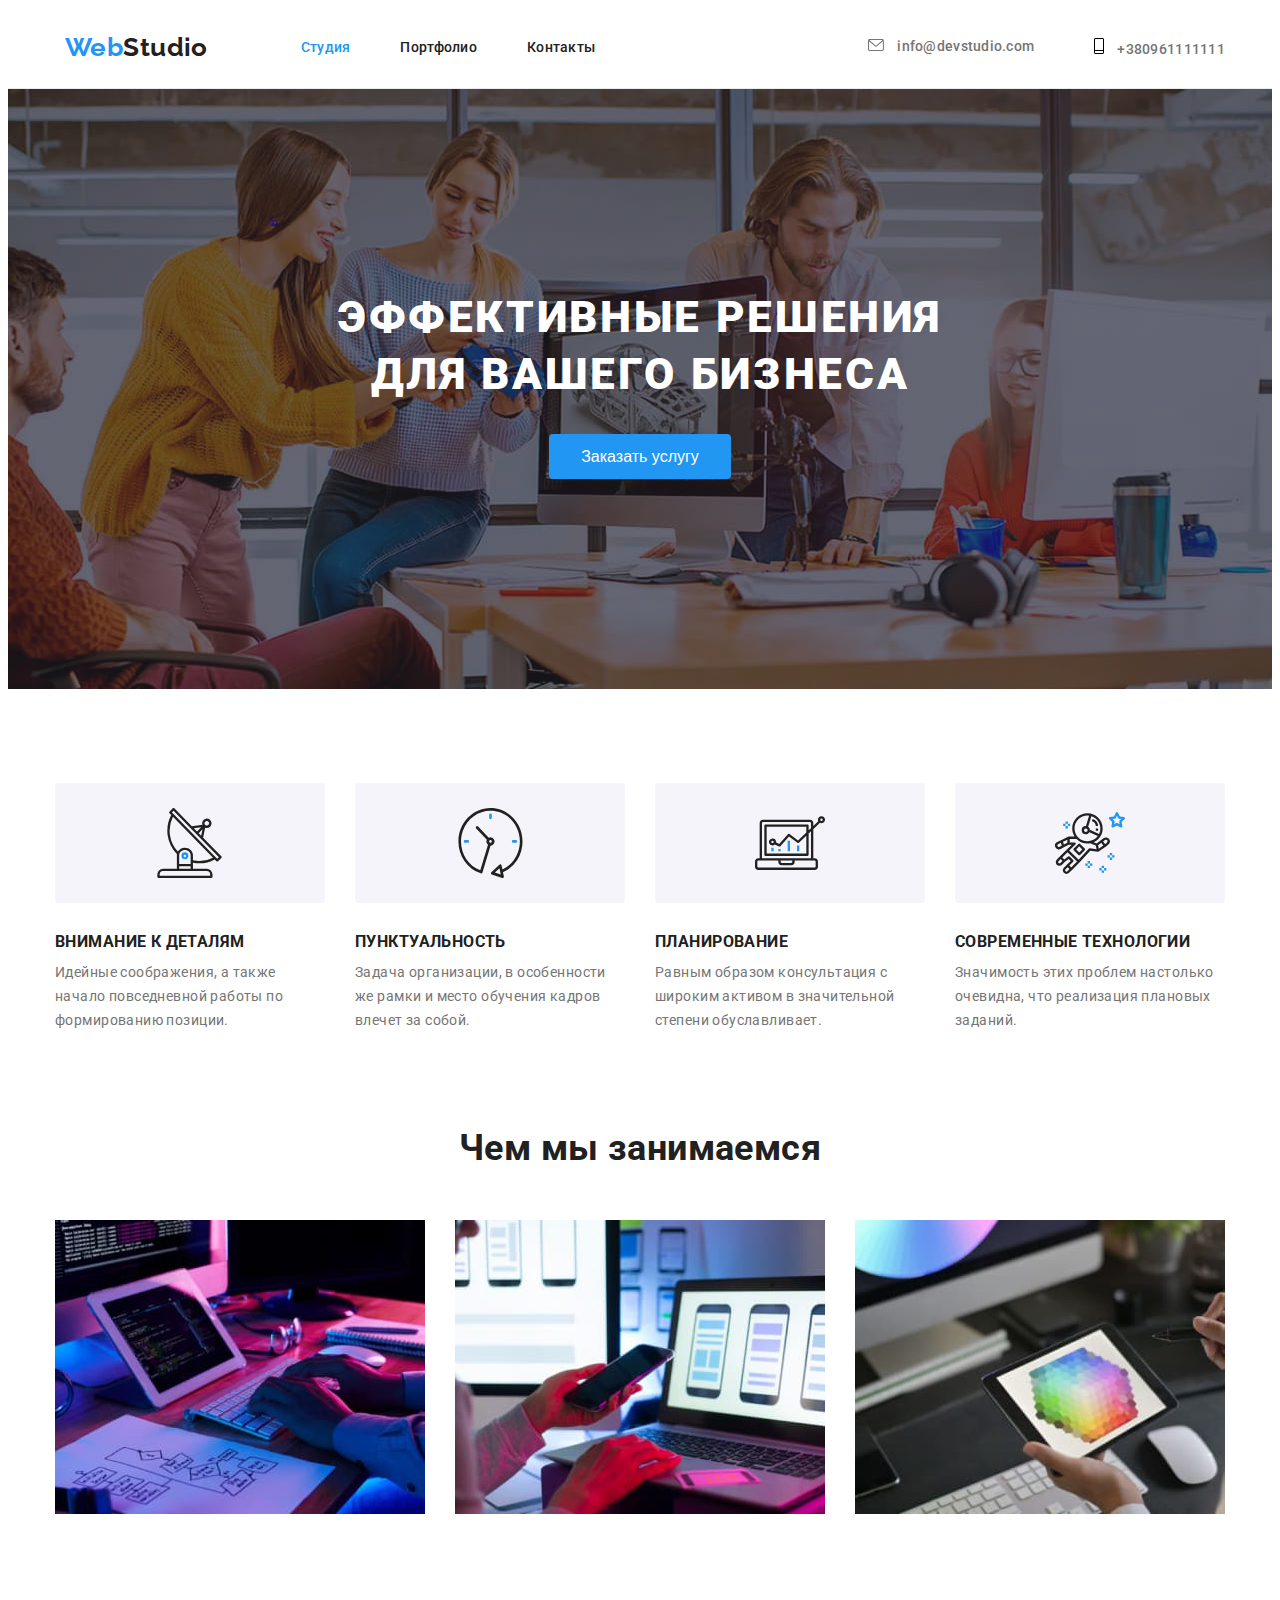
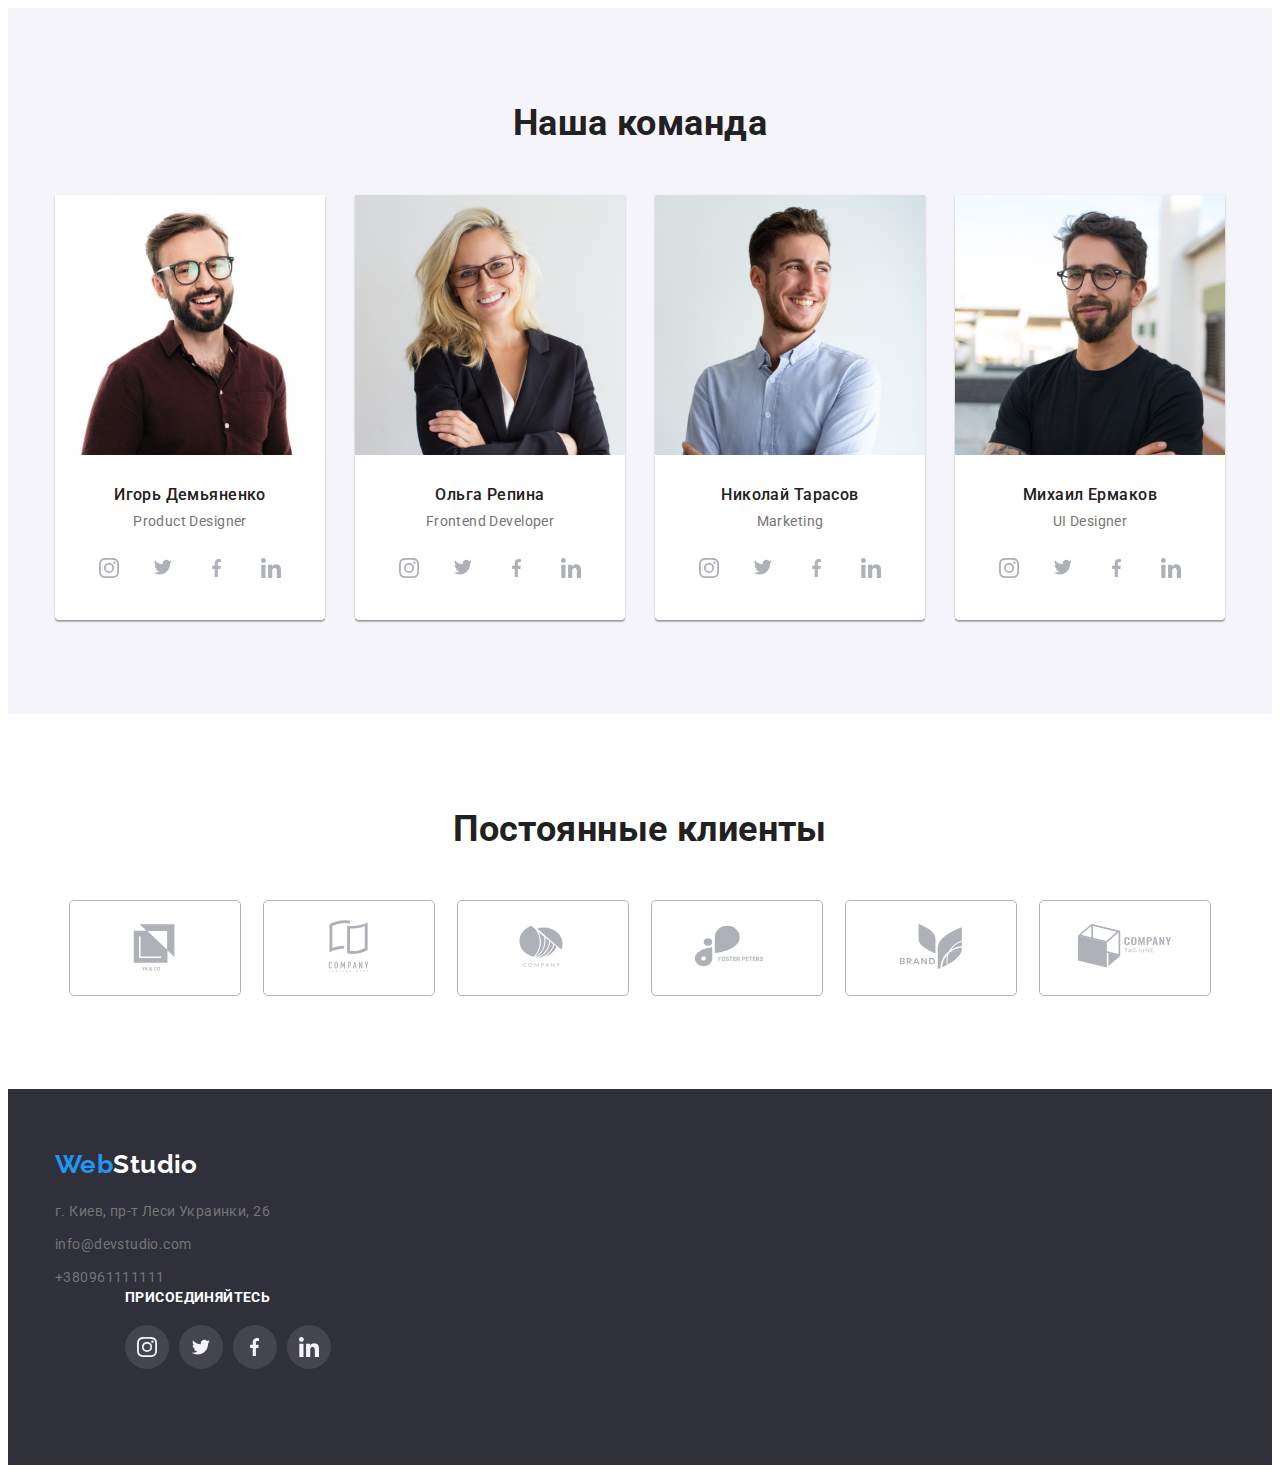
==== commit 308b51f5: "fixed sprint" ====
--- a/index.html
+++ b/index.html
@@ -31,13 +31,13 @@
             <li>
                 <a class="contacts-link" href="/">
                     <svg class="icon-email">
-                        <use href="./images/symbol-defs.svg#icon-email"></use>
+                        <use href="./images/icons.svg#icon-email"></use>
                     </svg>
                 info@devstudio.com</a>
             </li>
             <li><a class="contacts-link" href="/">
                 <svg class="icon-phone">
-                    <use href="./images/symbol-defs.svg#icon-phone"></use>
+                    <use href="./images/icons.svg#icon-phone"></use>
                 </svg>
                 +380961111111</a>
             </li>
@@ -103,28 +103,28 @@
                                 <li class="social-item">
                                     <a href="https://www.instagram.com/" class="social-link">
                                         <svg class="icon-instagram">
-                                            <use href="./images/symbol-defs.svg#icon-instagram"></use>
+                                            <use href="./images/icons.svg#icon-instagram"></use>
                                         </svg>
                                     </a>
                                 </li>
                                 <li class="social-item">
                                     <a href="https://twitter.com/?lang=ru" class="social-link">
                                         <svg class="icon-twitter">
-                                            <use href="./images/symbol-defs.svg#icon-twitter"></use>
+                                            <use href="./images/icons.svg#icon-twitter"></use>
                                         </svg>
                                     </a>
                                 </li>
                                 <li class="social-item">
                                     <a href="https://www.facebook.com/" class="social-link">
                                         <svg class="icon-facebook">
-                                            <use href="./images/symbol-defs.svg#icon-facebook"></use>
+                                            <use href="./images/icons.svg#icon-facebook"></use>
                                         </svg>
                                     </a>
                                 </li>
                                 <li class="social-item">
                                     <a href="https://ru.linkedin.com/" class="social-link">
                                         <svg class="icon-linkedin">
-                                            <use href="./images/symbol-defs.svg#icon-linkedin"></use>
+                                            <use href="./images/icons.svg#icon-linkedin"></use>
                                         </svg>
                                     </a>
                                 </li>
@@ -142,28 +142,28 @@
                                 <li class="social-item">
                                     <a href="https://www.instagram.com/" class="social-link">
                                         <svg class="icon-instagram">
-                                            <use href="./images/symbol-defs.svg#icon-instagram"></use>
+                                            <use href="./images/icons.svg#icon-instagram"></use>
                                         </svg>
                                     </a>
                                 </li>
                                 <li class="social-item">
                                     <a href="https://twitter.com/?lang=ru" class="social-link">
                                         <svg class="icon-twitter">
-                                            <use href="./images/symbol-defs.svg#icon-twitter"></use>
+                                            <use href="./images/icons.svg#icon-twitter"></use>
                                         </svg>
                                     </a>
                                 </li>
                                 <li class="social-item">
                                     <a href="https://www.facebook.com/" class="social-link">
                                         <svg class="icon-facebook">
-                                            <use href="./images/symbol-defs.svg#icon-facebook"></use>
+                                            <use href="./images/icons.svg#icon-facebook"></use>
                                         </svg>
                                     </a>
                                 </li>
                                 <li class="social-item">
                                     <a href="https://ru.linkedin.com/" class="social-link">
                                         <svg class="icon-linkedin">
-                                            <use href="./images/symbol-defs.svg#icon-linkedin"></use>
+                                            <use href="./images/icons.svg#icon-linkedin"></use>
                                         </svg>
                                     </a>
                                 </li>
@@ -181,28 +181,28 @@
                                 <li class="social-item">
                                     <a href="https://www.instagram.com/" class="social-link">
                                         <svg class="icon-instagram">
-                                            <use href="./images/symbol-defs.svg#icon-instagram"></use>
+                                            <use href="./images/icons.svg#icon-instagram"></use>
                                         </svg>
                                     </a>
                                 </li>
                                 <li class="social-item">
                                     <a href="https://twitter.com/?lang=ru" class="social-link">
                                         <svg class="icon-twitter">
-                                            <use href="./images/symbol-defs.svg#icon-twitter"></use>
+                                            <use href="./images/icons.svg#icon-twitter"></use>
                                         </svg>
                                     </a>
                                 </li>
                                 <li class="social-item">
                                     <a href="https://www.facebook.com/" class="social-link">
                                         <svg class="icon-facebook">
-                                            <use href="./images/symbol-defs.svg#icon-facebook"></use>
+                                            <use href="./images/icons.svg#icon-facebook"></use>
                                         </svg>
                                     </a>
                                 </li>
                                 <li class="social-item">
                                     <a href="https://ru.linkedin.com/" class="social-link">
                                         <svg class="icon-linkedin">
-                                            <use href="./images/symbol-defs.svg#icon-linkedin"></use>
+                                            <use href="./images/icons.svg#icon-linkedin"></use>
                                         </svg>
                                     </a>
                                 </li>
@@ -220,28 +220,28 @@
                                 <li class="social-item">
                                     <a href="https://www.instagram.com/" class="social-link">
                                         <svg class="icon-instagram">
-                                            <use href="./images/symbol-defs.svg#icon-instagram"></use>
+                                            <use href="./images/icons.svg#icon-instagram"></use>
                                         </svg>
                                     </a>
                                 </li>
                                 <li class="social-item">
                                     <a href="https://twitter.com/?lang=ru" class="social-link">
                                         <svg class="icon-twitter">
-                                            <use href="./images/symbol-defs.svg#icon-twitter"></use>
+                                            <use href="./images/icons.svg#icon-twitter"></use>
                                         </svg>
                                     </a>
                                 </li>
                                 <li class="social-item">
                                     <a href="https://www.facebook.com/" class="social-link">
                                         <svg class="icon-facebook">
-                                            <use href="./images/symbol-defs.svg#icon-facebook"></use>
+                                            <use href="./images/icons.svg#icon-facebook"></use>
                                         </svg>
                                     </a>
                                 </li>
                                 <li class="social-item">
                                     <a href="https://ru.linkedin.com/" class="social-link">
                                         <svg class="icon-linkedin">
-                                            <use href="./images/symbol-defs.svg#icon-linkedin"></use>
+                                            <use href="./images/icons.svg#icon-linkedin"></use>
                                         </svg>
                                     </a>
                                 </li>
@@ -259,42 +259,42 @@
                     <li class="clients-item">
                         <a href="" class="clients-link">
                             <svg class="clients-icon">
-                                <use href="./images/symbol-defs.svg#icon-logo1"></use>
-                            </svg>
-                        </a>
-                    </li>
-                    <li class="clients-item">
-                        <a href="" class="clients-link">
-                            <svg class="clients-icon">
-                                <use href="./images/symbol-defs.svg#icon-logo2"></use>
-                            </svg>
-                        </a>
-                    </li>
-                    <li class="clients-item">
-                        <a href="" class="clients-link">
-                            <svg class="clients-icon">
-                                <use href="./images/symbol-defs.svg#icon-logo3"></use>
-                            </svg>
-                        </a>
-                    </li>
-                    <li class="clients-item">
-                        <a href="" class="clients-link">
-                            <svg class="clients-icon">
-                                <use href="./images/symbol-defs.svg#icon-logo4"></use>
-                            </svg>
-                        </a>
-                    </li>
-                    <li class="clients-item">
-                        <a href="" class="clients-link">
-                            <svg class="clients-icon">
-                                <use href="./images/symbol-defs.svg#icon-logo5"></use>
-                            </svg>
-                        </a>
-                    </li>
-                    <li class="clients-item">
-                        <a href="" class="clients-link">
-                            <svg class="clients-icon">
-                                <use href="./images/symbol-defs.svg#icon-logo6"></use>
+                                <use href="./images/icons.svg#icon-logo1"></use>
+                            </svg>
+                        </a>
+                    </li>
+                    <li class="clients-item">
+                        <a href="" class="clients-link">
+                            <svg class="clients-icon">
+                                <use href="./images/icons.svg#icon-logo2"></use>
+                            </svg>
+                        </a>
+                    </li>
+                    <li class="clients-item">
+                        <a href="" class="clients-link">
+                            <svg class="clients-icon">
+                                <use href="./images/icons.svg#icon-logo3"></use>
+                            </svg>
+                        </a>
+                    </li>
+                    <li class="clients-item">
+                        <a href="" class="clients-link">
+                            <svg class="clients-icon">
+                                <use href="./images/icons.svg#icon-logo4"></use>
+                            </svg>
+                        </a>
+                    </li>
+                    <li class="clients-item">
+                        <a href="" class="clients-link">
+                            <svg class="clients-icon">
+                                <use href="./images/icons.svg#icon-logo5"></use>
+                            </svg>
+                        </a>
+                    </li>
+                    <li class="clients-item">
+                        <a href="" class="clients-link">
+                            <svg class="clients-icon">
+                                <use href="./images/icons.svg#icon-logo6"></use>
                             </svg>
                         </a>
                     </li>
@@ -303,8 +303,8 @@
         </section>
     </main>
     <!-- нижняя панель контаков -->
-    <footer class="footer container">
-        <div class="">
+    <footer class="footer">
+        <div class="container">
         <a class="logo-footer" href="./index.html"><span class="web-title">Web</span>Studio</a>
             <address>
                 <ul class="footer-list">
@@ -313,40 +313,41 @@
                     <li class="footer-item"><a class="footer-link" href="/">+380961111111</a></li>
                 </ul>
             </address>
-        </div>
+        
         <div class="join-navigation">
             <h2 class="footer-title">Присоединяйтесь</h2>
             <ul class="join-list">
                 <li class="join-item">
                     <a href="https://www.instagram.com/" class="join-icons-link">
                         <svg class="icon-instagram">
-                            <use href="./images/symbol-defs.svg#icon-instagram"></use>
+                            <use href="./images/icons.svg#icon-instagram"></use>
                         </svg>
                     </a>
                 </li>
                 <li class="join-item">
                     <a href="https://www.instagram.com/" class="join-icons-link">
                         <svg class="icon-twitter">
-                            <use href="./images/symbol-defs.svg#icon-twitter"></use>
+                            <use href="./images/icons.svg#icon-twitter"></use>
                         </svg>
                     </a>
                 </li>
                 <li class="join-item">
                     <a href="https://www.instagram.com/" class="join-icons-link">
                         <svg class="icon-facebook">
-                            <use href="./images/symbol-defs.svg#icon-facebook"></use>
+                            <use href="./images/icons.svg#icon-facebook"></use>
                         </svg>
                     </a>
                 </li>
                 <li class="join-item">
                     <a href="https://www.instagram.com/" class="join-icons-link">
                         <svg class="icon-linkedin">
-                            <use href="./images/symbol-defs.svg#icon-linkedin"></use>
+                            <use href="./images/icons.svg#icon-linkedin"></use>
                         </svg>
                     </a>
                 </li>
             </ul>
         </div>
+        </div>
     </footer>
 </body>
 
--- a/css/styles.css
+++ b/css/styles.css
@@ -83,15 +83,6 @@
 .contacts-link:focus {
   color: var(--hover-effect);
 }
-/* .contacts-link::before {
-  content: '';
-  width: 20px;
-  height: 20px;
-  background-color: red;
-  margin-right: 10px;
-  background-image: url(../images/envelope.svg);
-  background-size: contain;
-} */
 .icon-email {
   width: 16px;
   height: 12px;
@@ -105,6 +96,12 @@
   margin-right: 10px;
 }
 
+.icon-email:hover,
+.icon-email:focus,
+.icon-phone:hover,
+.icon-phone:focus {
+  fill: var(--hover-effect);
+}
 .nav-link {
   color: inherit;
   text-decoration: none;
@@ -196,7 +193,7 @@
   padding-bottom: 200px;
 
   height: 600px;
-  min-width: 1600px;
+  max-width: 1600px;
   margin-left: auto;
   margin-right: auto;
   background-image: linear-gradient(to right, rgba(47, 48, 58, 0.4), rgba(47, 48, 58, 0.4)),
@@ -250,7 +247,6 @@
 }
 .features-item.logo-laptop::before {
   background-image: url(../images/laptop.svg);
-  background-size: 70px 53.69px;
   background-repeat: no-repeat;
   background-position: center;
 }
@@ -382,7 +378,12 @@
   margin: 16px 32px;
   fill: var(--icons-color);
 }
-
+.clients-icon:hover {
+  fill: var(--hover-effect);
+}
+.clients-item:hover {
+  outline: 1px solid var(--hover-effect);
+}
 /* ---------------Страница Портфолио----------------------- */
 
 /* Кнопки перехода между проектами */
@@ -483,6 +484,7 @@
   padding-bottom: 60px;
   background-color: var(--footer-bg-color);
   display: flex;
+  align-items: center;
 }
 
 .logo-footer {
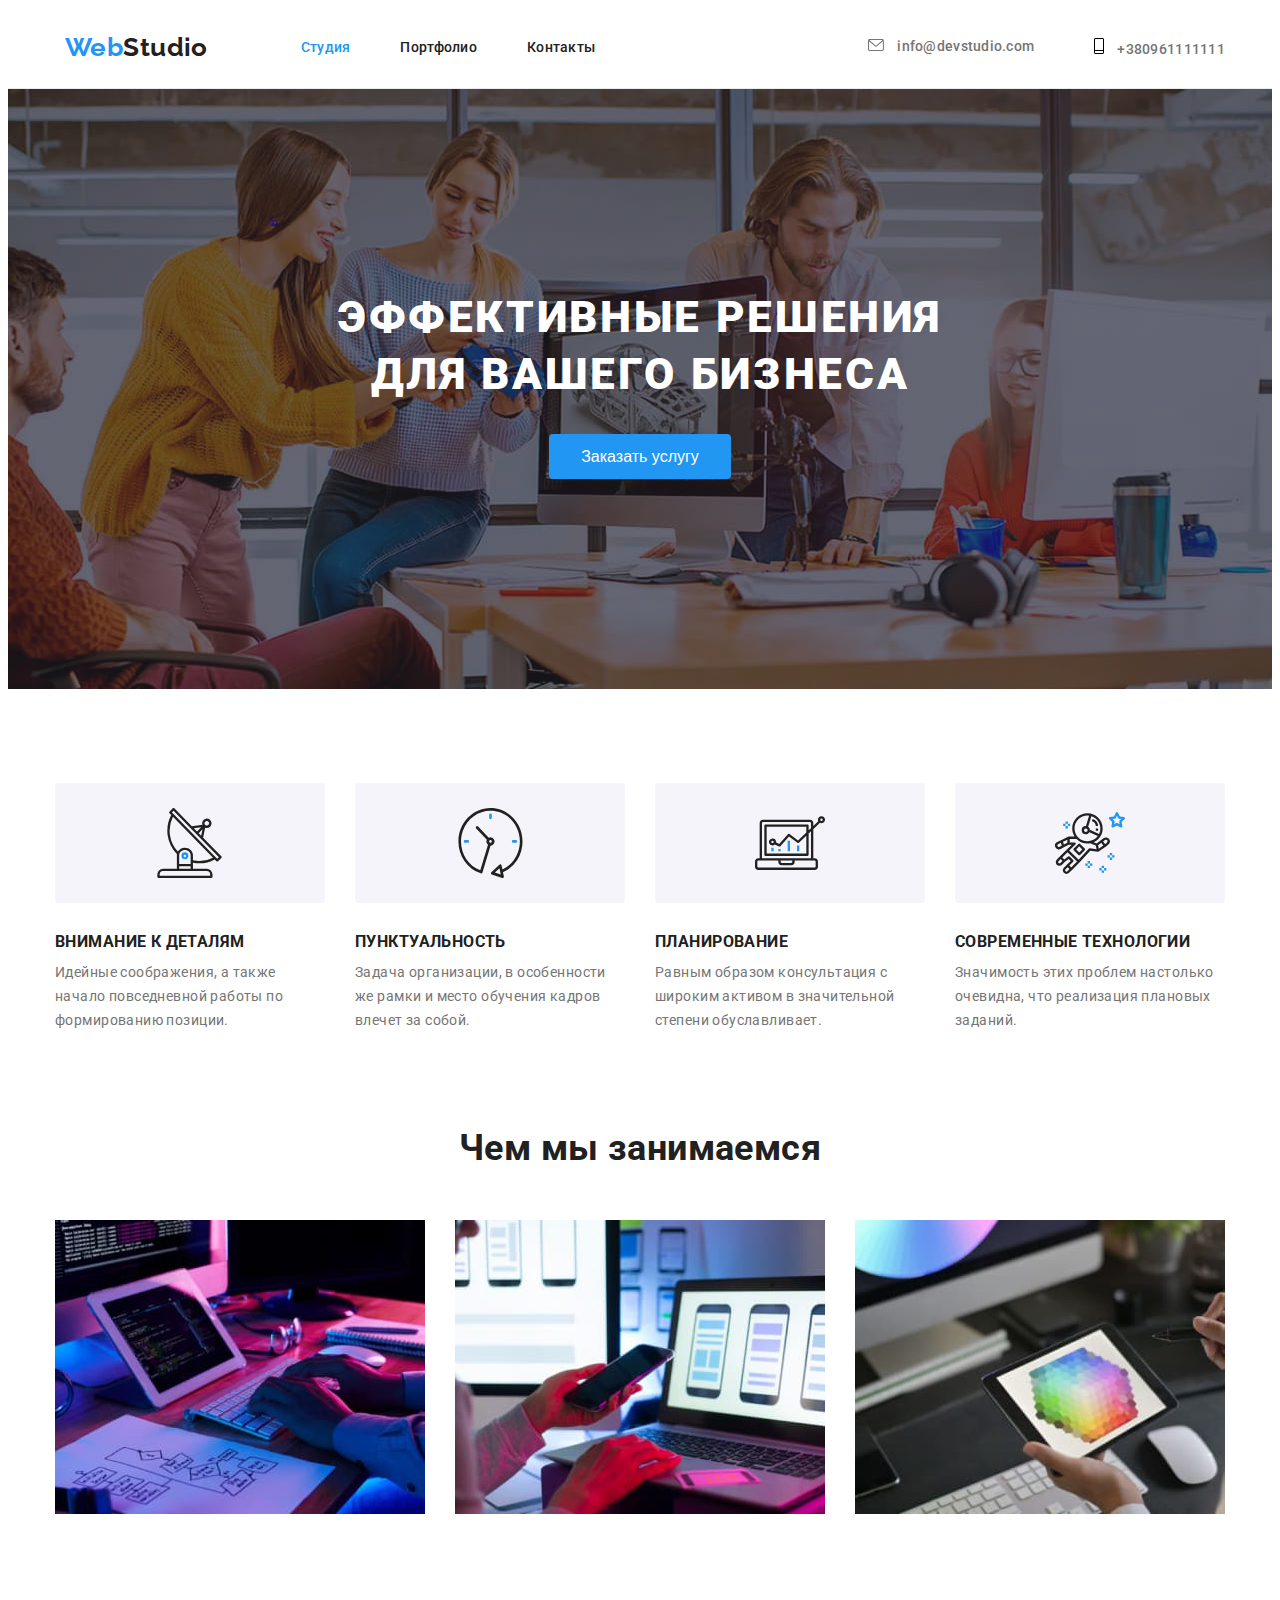
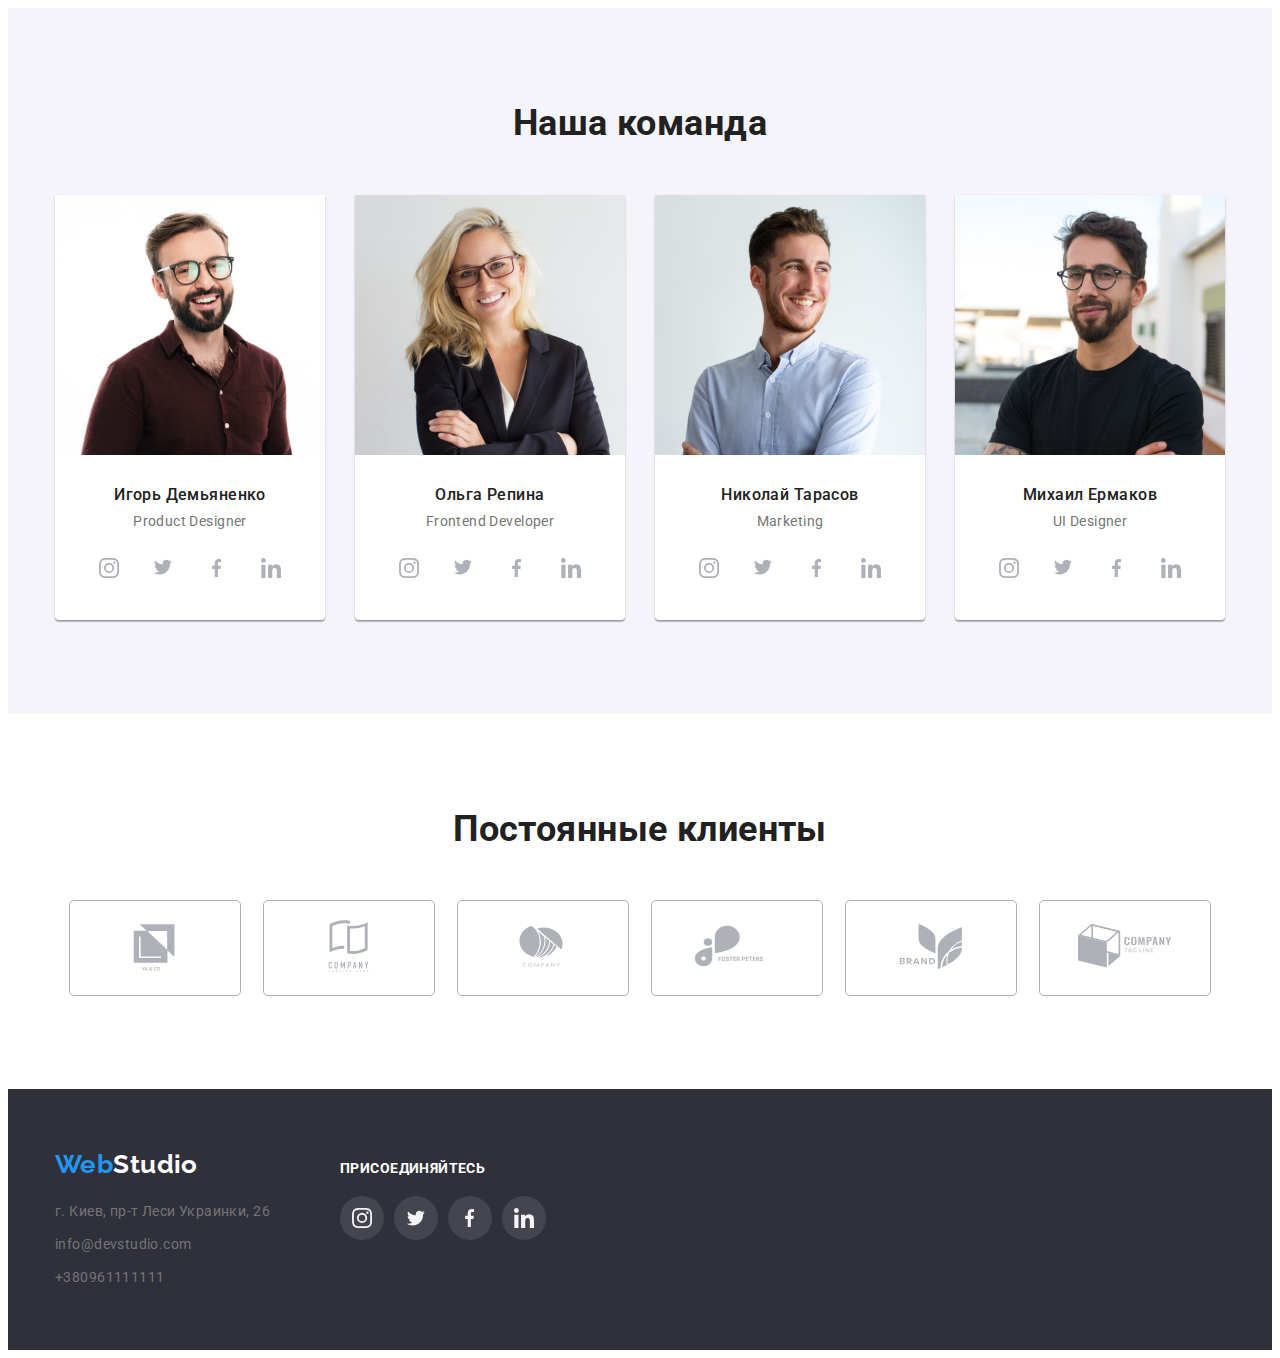
==== commit 3123f1fe: "updated" ====
--- a/index.html
+++ b/index.html
@@ -303,17 +303,18 @@
         </section>
     </main>
     <!-- нижняя панель контаков -->
-    <footer class="footer">
-        <div class="container">
-        <a class="logo-footer" href="./index.html"><span class="web-title">Web</span>Studio</a>
-            <address>
-                <ul class="footer-list">
-                    <li class="footer-item"><a class="footer-link" href="/"> г. Киев, пр-т Леси Украинки, 26</a></li>
-                    <li class="footer-item"><a class="footer-link" href="/">info@devstudio.com</a></li>
-                    <li class="footer-item"><a class="footer-link" href="/">+380961111111</a></li>
-                </ul>
-            </address>
-        
+    <footer class="footer ">
+        <div class="container footer-align">
+            <div>
+                <a class="logo-footer" href="./index.html"><span class="web-title">Web</span>Studio</a>
+                    <address>
+                        <ul class="footer-list">
+                            <li class="footer-item"><a class="footer-link" href="/"> г. Киев, пр-т Леси Украинки, 26</a></li>
+                            <li class="footer-item"><a class="footer-link" href="/">info@devstudio.com</a></li>
+                            <li class="footer-item"><a class="footer-link" href="/">+380961111111</a></li>
+                        </ul>
+                    </address>
+            </div>
         <div class="join-navigation">
             <h2 class="footer-title">Присоединяйтесь</h2>
             <ul class="join-list">
--- a/css/styles.css
+++ b/css/styles.css
@@ -74,6 +74,7 @@
   font-weight: 500;
   line-height: 1.17;
   letter-spacing: 0.02em;
+  align-items: baseline;
 }
 .contacts-link:not(:last-child) {
   margin-right: 30px;
@@ -96,12 +97,12 @@
   margin-right: 10px;
 }
 
-.icon-email:hover,
+/* .icon-email:hover,
 .icon-email:focus,
 .icon-phone:hover,
 .icon-phone:focus {
-  fill: var(--hover-effect);
-}
+  fill: currentColor;
+} */
 .nav-link {
   color: inherit;
   text-decoration: none;
@@ -378,12 +379,15 @@
   margin: 16px 32px;
   fill: var(--icons-color);
 }
-.clients-icon:hover {
+.clients-icon:hover,
+.clients-icon:focus {
   fill: var(--hover-effect);
 }
 .clients-item:hover {
   outline: 1px solid var(--hover-effect);
-}
+  fill: currentColor;
+}
+
 /* ---------------Страница Портфолио----------------------- */
 
 /* Кнопки перехода между проектами */
@@ -529,3 +533,7 @@
   line-height: 1.1;
   margin-bottom: 20px;
 }
+.footer-align {
+  display: flex;
+  align-items: baseline;
+}
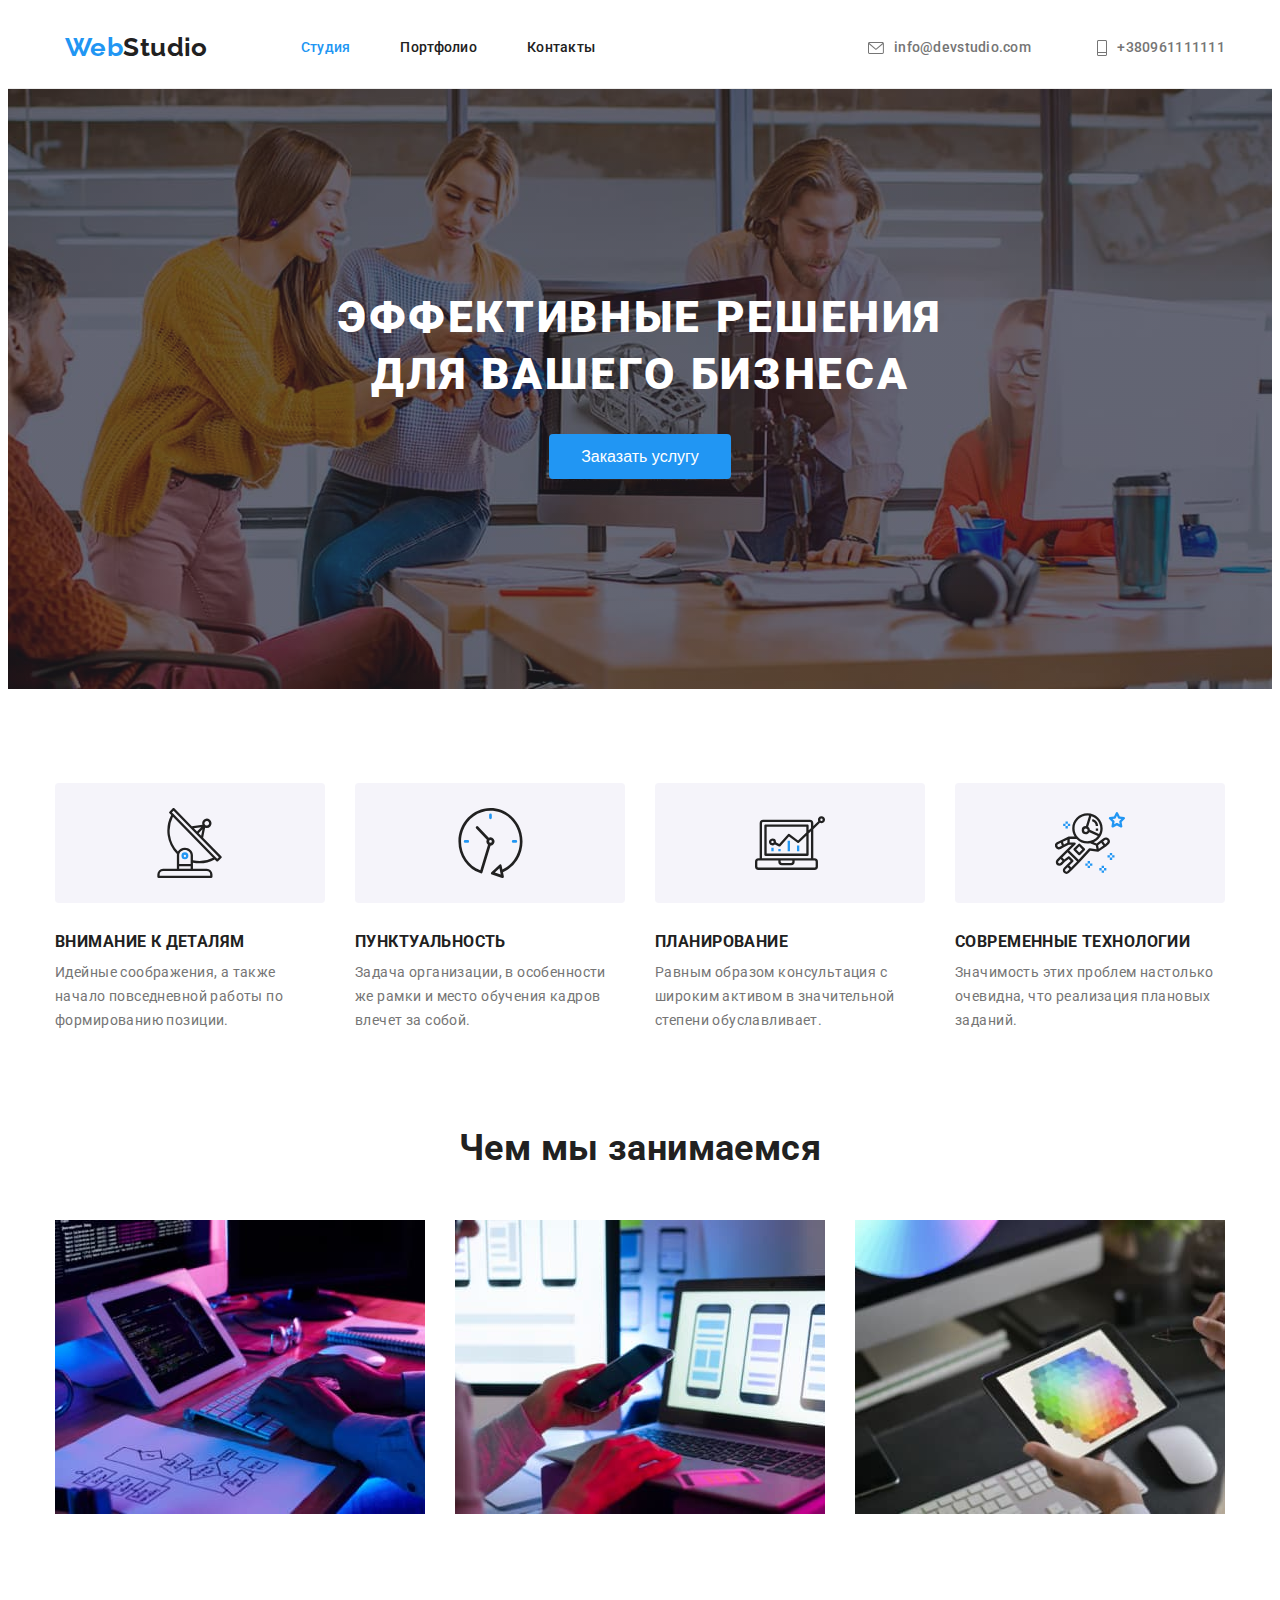
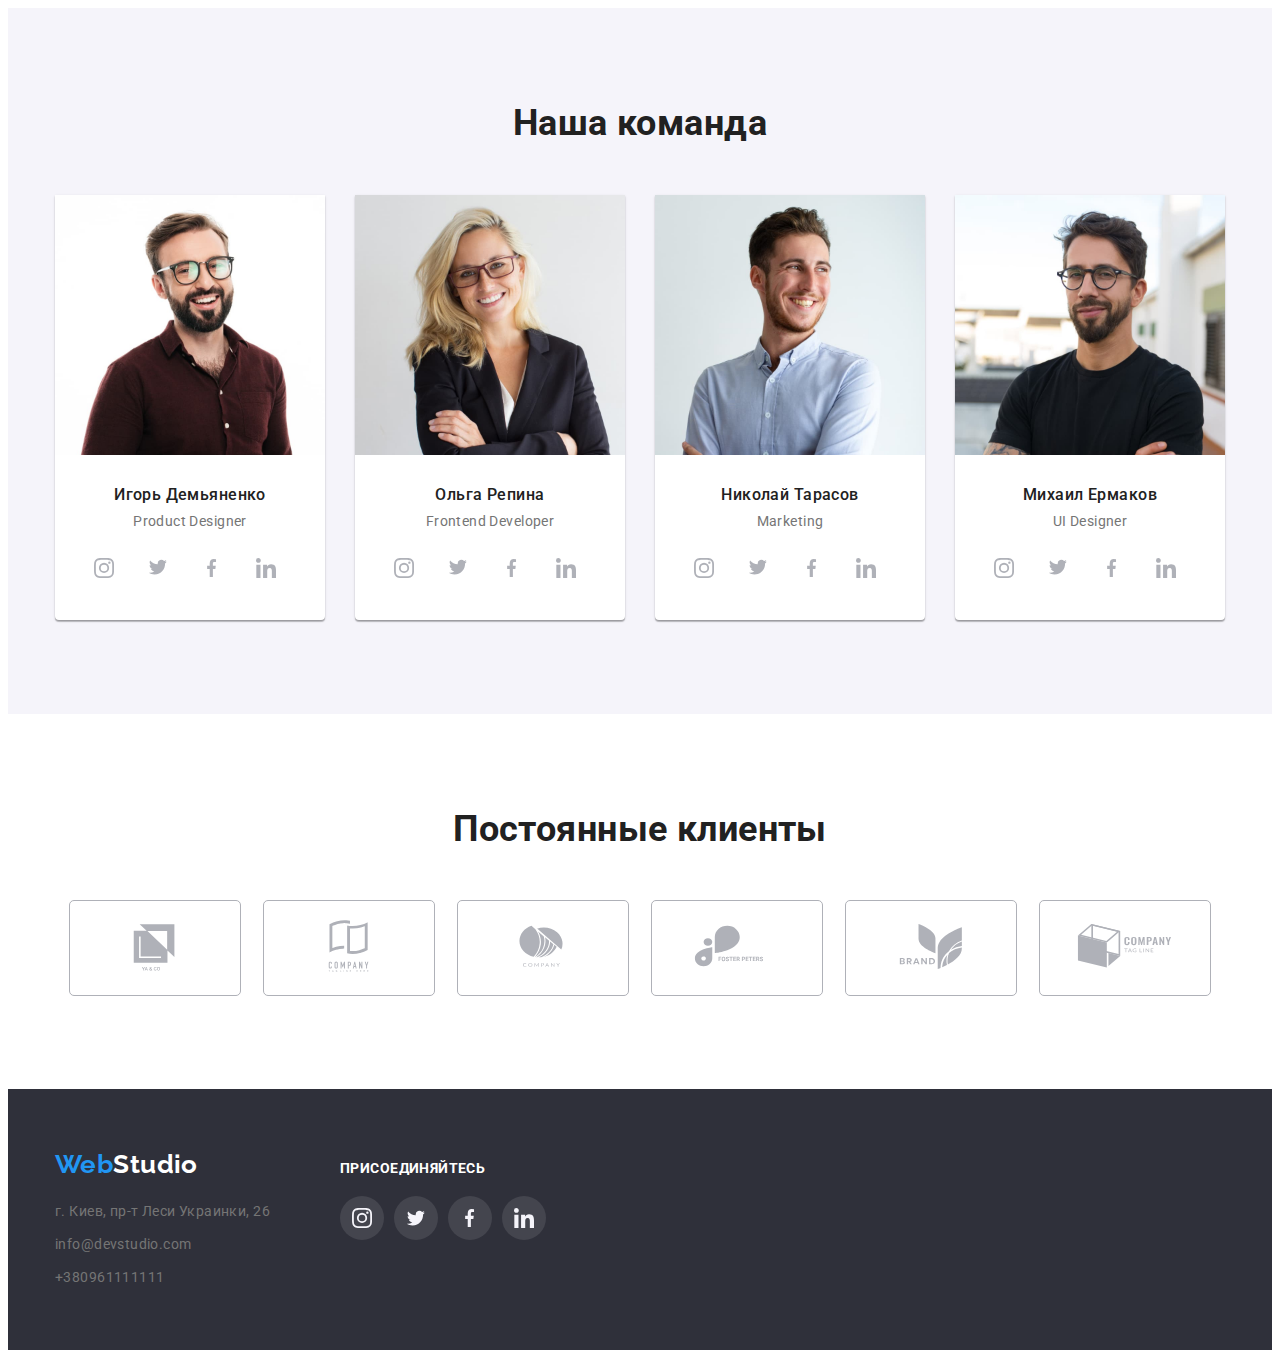
==== commit 1eae682d: "Final update" ====
--- a/index.html
+++ b/index.html
@@ -97,8 +97,6 @@
                         <div class="name-title">
                             <h3 class="name">Игорь Демьяненко</h3>
                             <p class="job-title">Product Designer</p>
-                        </div>
-                        <div class="networks">
                             <ul class="social-list">
                                 <li class="social-item">
                                     <a href="https://www.instagram.com/" class="social-link">
@@ -136,8 +134,6 @@
                         <div class="name-title">
                             <h3 class="name">Ольга Репина</h3>
                             <p class="job-title">Frontend Developer</p>
-                        </div>
-                        <div class="networks">
                             <ul class="social-list">
                                 <li class="social-item">
                                     <a href="https://www.instagram.com/" class="social-link">
@@ -175,8 +171,6 @@
                         <div class="name-title">
                             <h3 class="name">Николай Тарасов</h3>
                             <p class="job-title">Marketing</p>
-                        </div>
-                        <div class="networks">
                             <ul class="social-list">
                                 <li class="social-item">
                                     <a href="https://www.instagram.com/" class="social-link">
@@ -214,8 +208,6 @@
                         <div class="name-title">
                             <h3 class="name">Михаил Ермаков</h3>
                             <p class="job-title">UI Designer</p>
-                        </div>
-                        <div class="networks">
                             <ul class="social-list">
                                 <li class="social-item">
                                     <a href="https://www.instagram.com/" class="social-link">
--- a/css/styles.css
+++ b/css/styles.css
@@ -74,7 +74,8 @@
   font-weight: 500;
   line-height: 1.17;
   letter-spacing: 0.02em;
-  align-items: baseline;
+  display: flex;
+  align-items: center;
 }
 .contacts-link:not(:last-child) {
   margin-right: 30px;
@@ -89,20 +90,20 @@
   height: 12px;
   fill: var(--secondary-text-color);
   margin-right: 10px;
-  align-self: flex-end;
 }
 .icon-phone {
   width: 10px;
   height: 16px;
   margin-right: 10px;
-}
-
-/* .icon-email:hover,
-.icon-email:focus,
-.icon-phone:hover,
-.icon-phone:focus {
+  fill: var(--secondary-text-color);
+}
+.contacts-link:hover .icon-email,
+.contacts-link:focus .icon-email,
+.contacts-link:hover .icon-phone,
+.contacts-link:focus .icon-phone {
   fill: currentColor;
-} */
+}
+
 .nav-link {
   color: inherit;
   text-decoration: none;
@@ -283,8 +284,8 @@
 /* Социальные сети в карточках */
 .social-list {
   display: flex;
-  justify-content: space-between;
-  margin: 16px 32px 30px;
+  justify-content: center;
+  margin-top: 16px;
 }
 .social-link {
   width: 44px;
@@ -298,6 +299,9 @@
   background-color: var(--hover-effect);
   fill: white;
   border-radius: 50%;
+}
+.social-item:not(last-child) {
+  margin-right: 10px;
 }
 .icon-instagram {
   width: 20px;
@@ -335,6 +339,7 @@
 }
 .name-title {
   padding-top: 30px;
+  padding-bottom: 30px;
   text-align: center;
 }
 .name {
@@ -379,13 +384,11 @@
   margin: 16px 32px;
   fill: var(--icons-color);
 }
-.clients-icon:hover,
-.clients-icon:focus {
-  fill: var(--hover-effect);
-}
 .clients-item:hover {
   outline: 1px solid var(--hover-effect);
-  fill: currentColor;
+}
+.clients-item:hover .clients-icon {
+  fill: var(--hover-effect);
 }
 
 /* ---------------Страница Портфолио----------------------- */
@@ -434,6 +437,7 @@
 }
 .project-link {
   text-decoration: none;
+  display: block;
 }
 .card-footer {
   padding: 20px 24px;
@@ -459,8 +463,8 @@
   margin-right: 30px;
   margin-bottom: 30px;
 }
-.project-item:hover,
-.project-item:focus {
+.project-link:hover,
+.project-link:focus {
   box-shadow: 0px 1px 1px rgba(0, 0, 0, 0.12), 0px 4px 4px rgba(0, 0, 0, 0.06),
     1px 4px 6px rgba(0, 0, 0, 0.16);
 }
